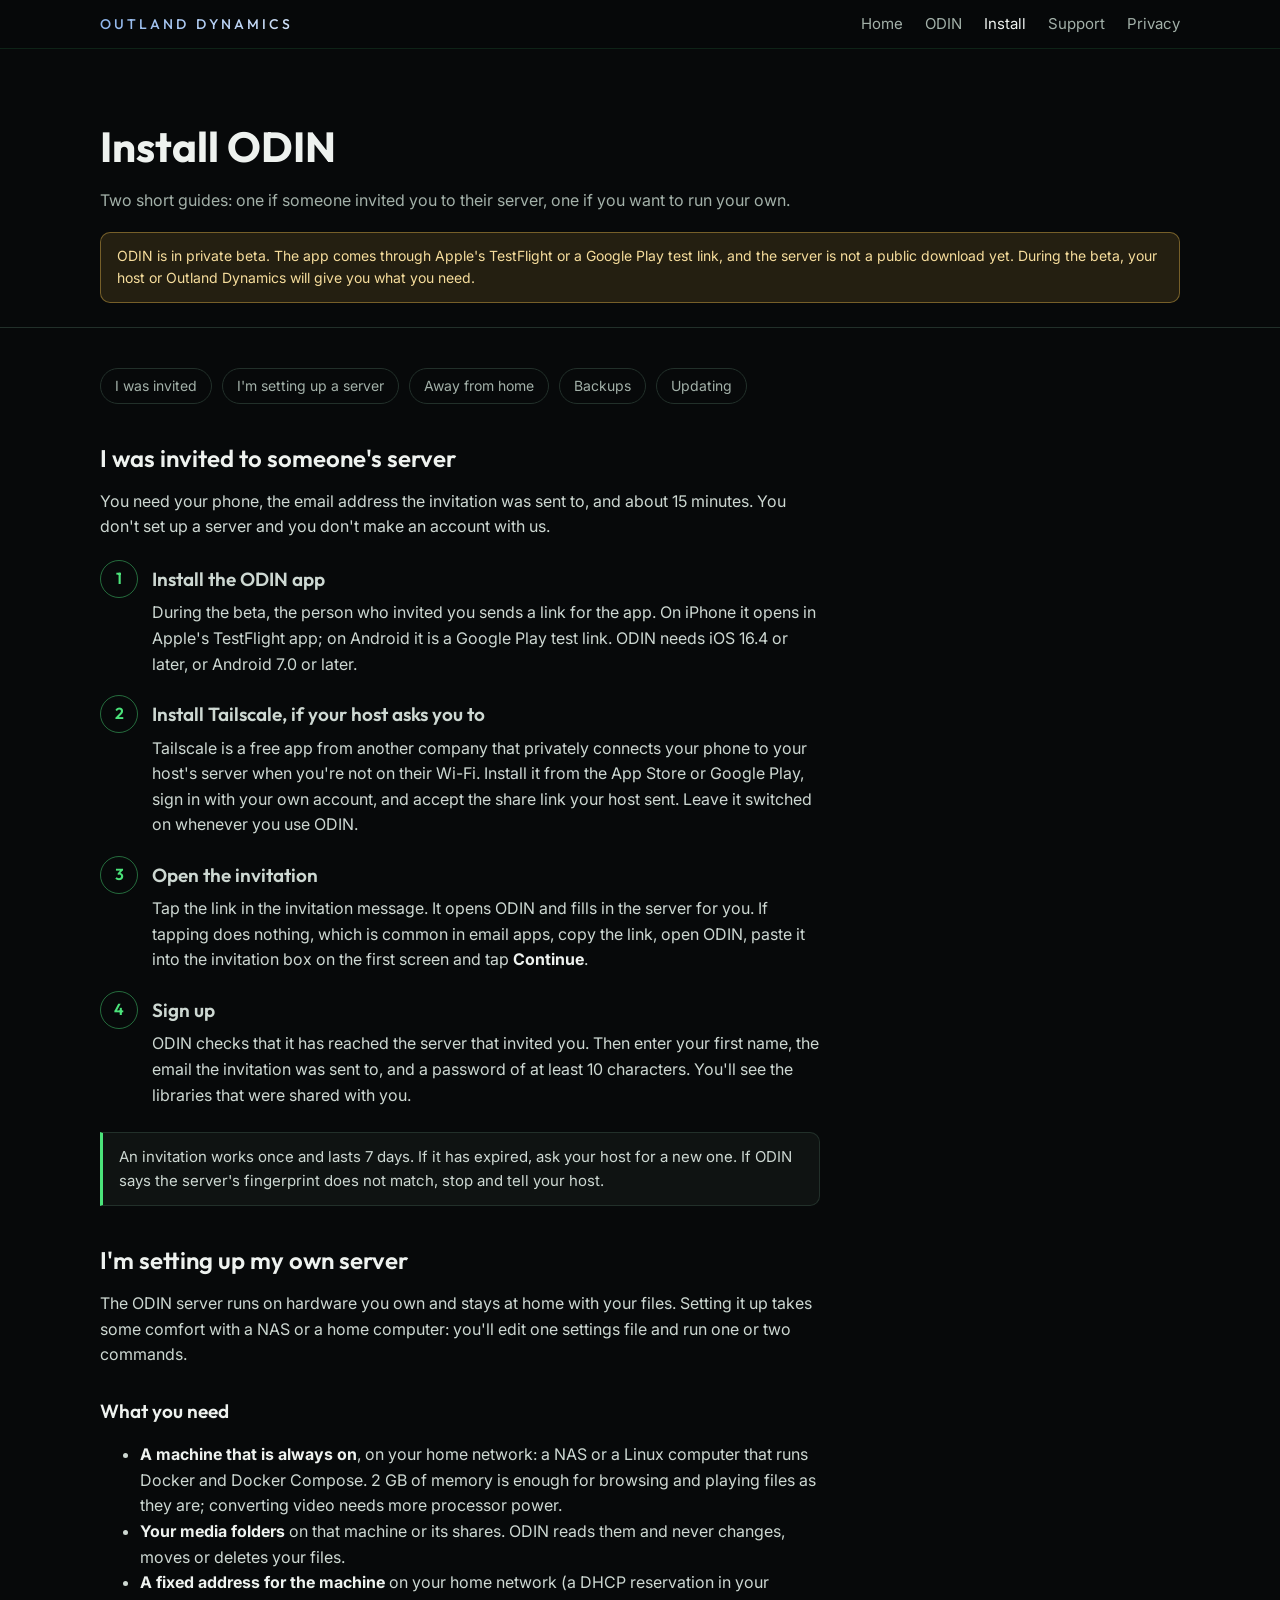
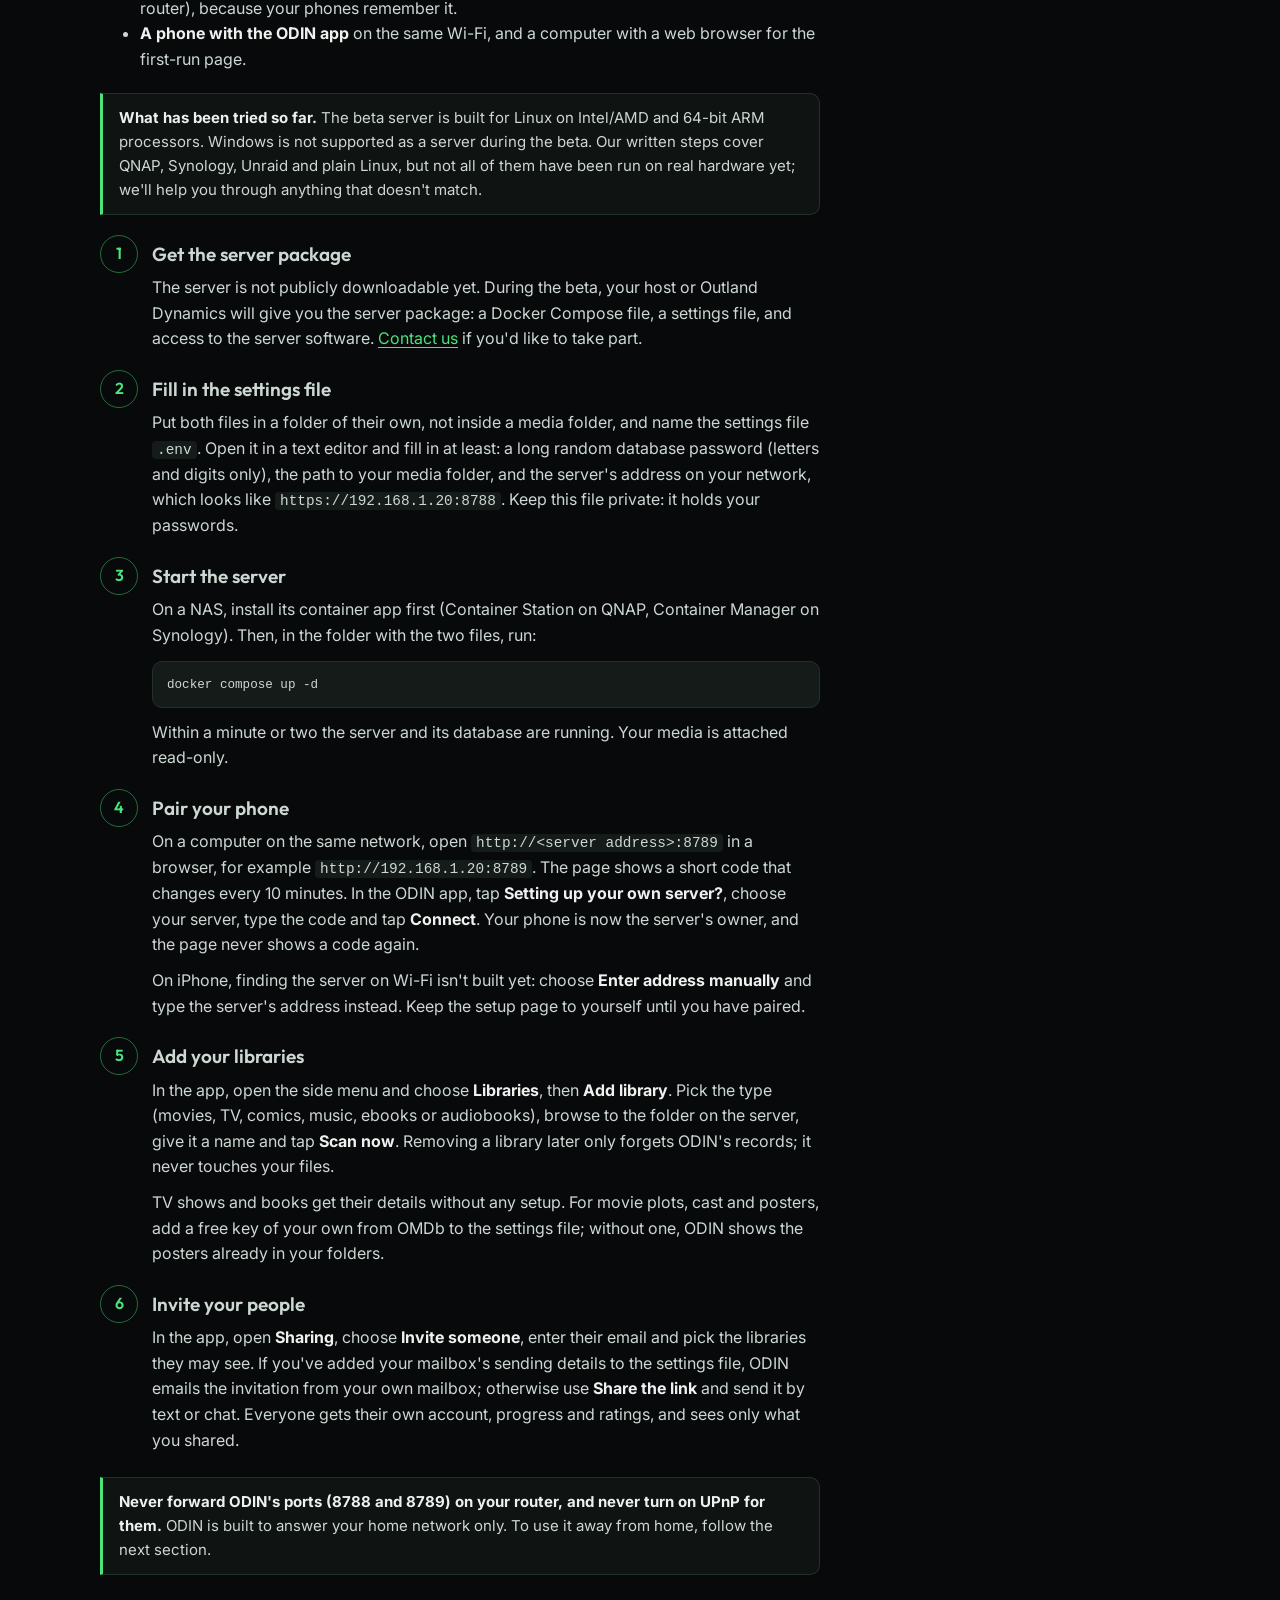
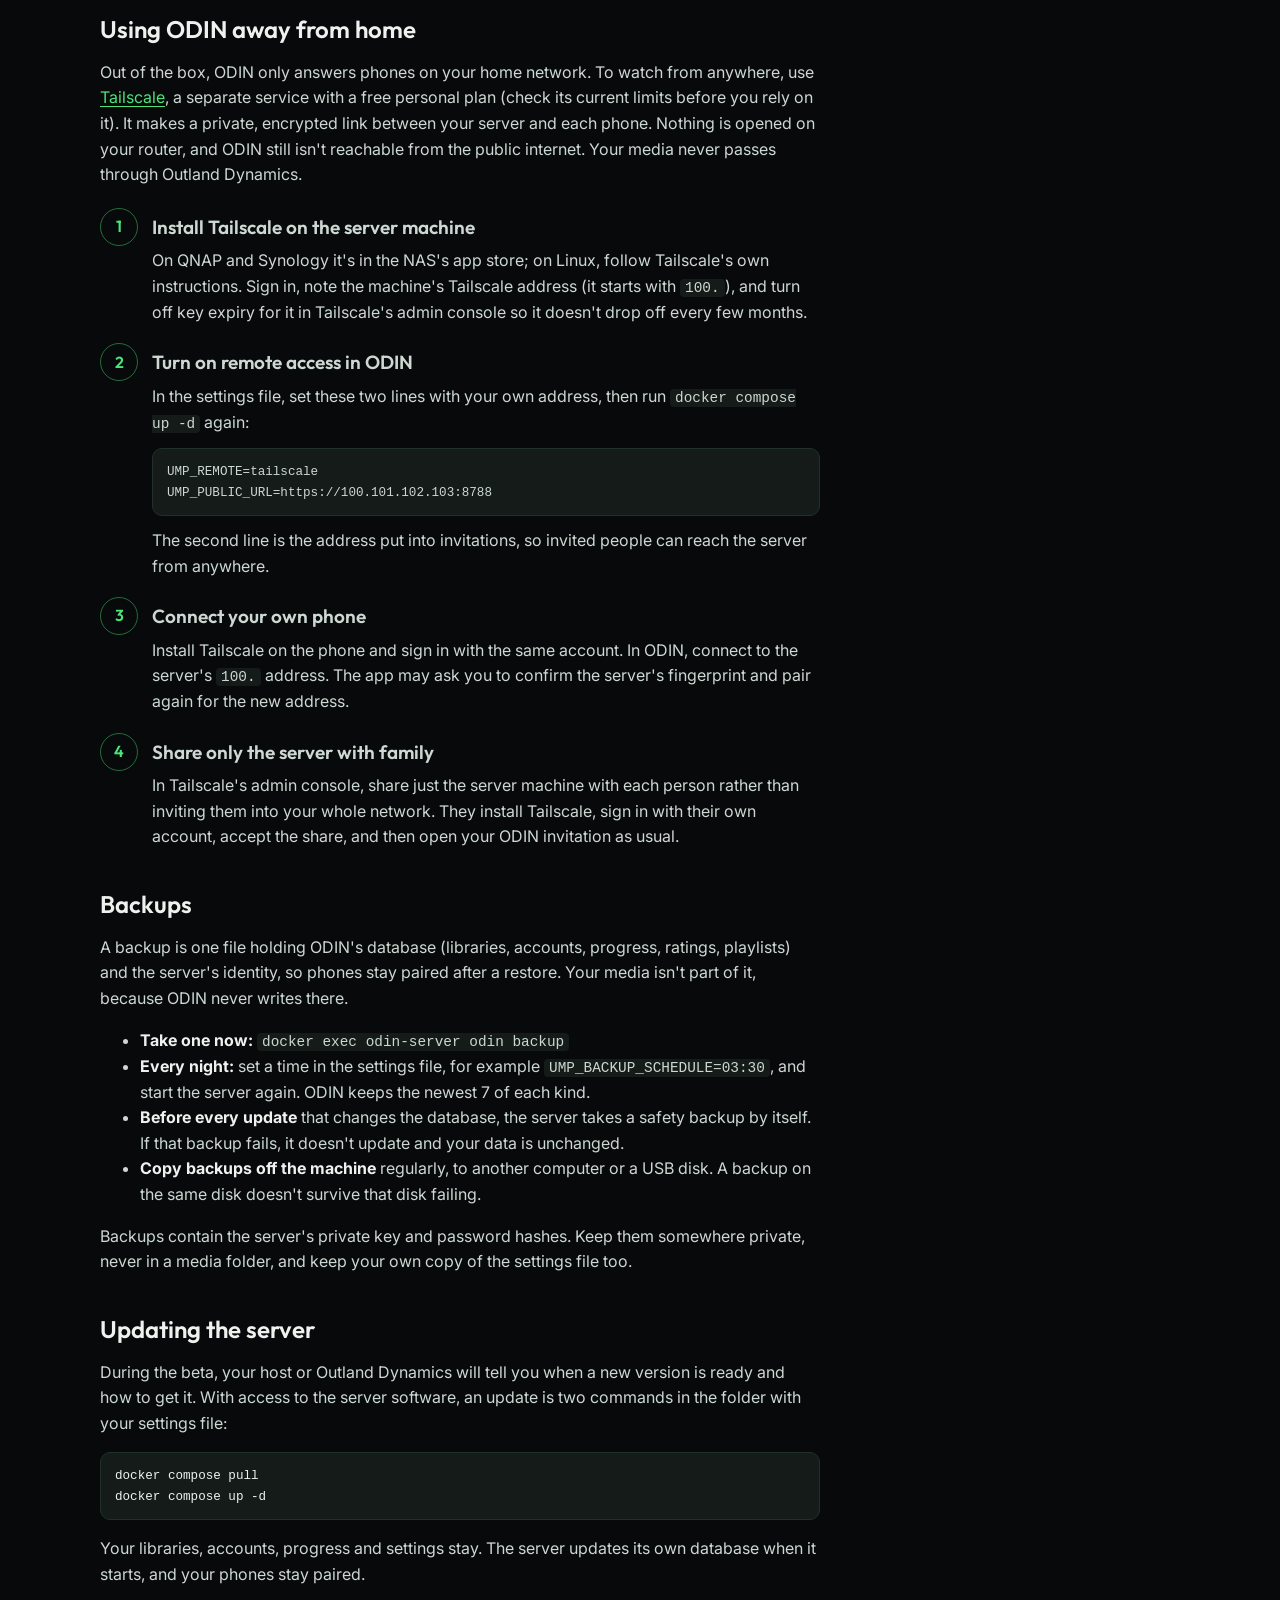
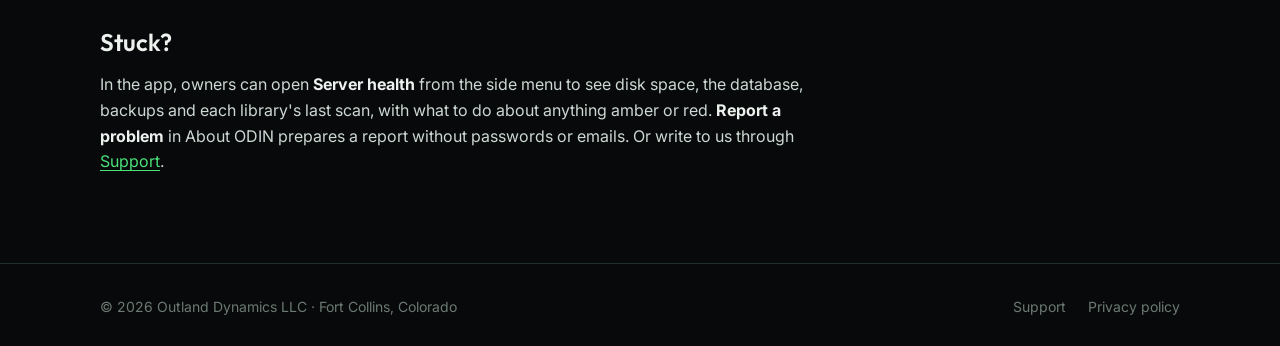
==== install.html @ 13720c76 "Outland Dynamics website: company home, ODIN, install, support, privacy Co-Authored-By: Claude Fable" ====
<!doctype html>
<html lang="en">
<head>
<meta charset="utf-8">
<meta name="viewport" content="width=device-width, initial-scale=1, viewport-fit=cover">
<title>Install ODIN · Outland Dynamics</title>
<meta name="description" content="How to install ODIN: join a server you were invited to, or set up your own ODIN server at home.">
<link rel="icon" type="image/png" href="assets/favicon.png">
<link rel="preconnect" href="https://fonts.googleapis.com">
<link rel="preconnect" href="https://fonts.gstatic.com" crossorigin>
<link rel="stylesheet" href="https://fonts.googleapis.com/css2?family=Inter:wght@400;500;600;700&family=Outfit:wght@300;500;600&display=swap">
<link rel="stylesheet" href="style.css">
</head>
<body class="theme-odin">
<header class="site-header"><div class="wrap">
  <a class="brand" href="index.html">OUTLAND DYNAMICS</a>
  <nav aria-label="Main"><a href="index.html">Home</a><a href="odin.html">ODIN</a><a href="install.html" aria-current="page">Install</a><a href="support.html">Support</a><a href="privacy.html">Privacy</a></nav>
</div></header>
<main>
<div class="page-head"><div class="wrap">
  <h1>Install ODIN</h1>
  <p>Two short guides: one if someone invited you to their server, one if you want to run your own.</p>
  <div class="draft-banner">ODIN is in private beta. The app comes through Apple's TestFlight or a Google Play test link, and the server is not a public download yet. During the beta, your host or Outland Dynamics will give you what you need.</div>
</div></div>
<div class="wrap"><div class="prose">

  <nav class="jump" aria-label="On this page">
    <a href="#invited">I was invited</a>
    <a href="#owner">I'm setting up a server</a>
    <a href="#remote">Away from home</a>
    <a href="#backups">Backups</a>
    <a href="#updating">Updating</a>
  </nav>

  <h2 id="invited">I was invited to someone's server</h2>
  <p>You need your phone, the email address the invitation was sent to, and about 15 minutes. You don't set up a server and you don't make an account with us.</p>
  <ol class="steps">
    <li><h3>Install the ODIN app</h3>
      <p>During the beta, the person who invited you sends a link for the app. On iPhone it opens in Apple's TestFlight app; on Android it is a Google Play test link. ODIN needs iOS 16.4 or later, or Android 7.0 or later.</p></li>
    <li><h3>Install Tailscale, if your host asks you to</h3>
      <p>Tailscale is a free app from another company that privately connects your phone to your host's server when you're not on their Wi-Fi. Install it from the App Store or Google Play, sign in with your own account, and accept the share link your host sent. Leave it switched on whenever you use ODIN.</p></li>
    <li><h3>Open the invitation</h3>
      <p>Tap the link in the invitation message. It opens ODIN and fills in the server for you. If tapping does nothing, which is common in email apps, copy the link, open ODIN, paste it into the invitation box on the first screen and tap <strong>Continue</strong>.</p></li>
    <li><h3>Sign up</h3>
      <p>ODIN checks that it has reached the server that invited you. Then enter your first name, the email the invitation was sent to, and a password of at least 10 characters. You'll see the libraries that were shared with you.</p></li>
  </ol>
  <p class="note">An invitation works once and lasts 7 days. If it has expired, ask your host for a new one. If ODIN says the server's fingerprint does not match, stop and tell your host.</p>

  <h2 id="owner">I'm setting up my own server</h2>
  <p>The ODIN server runs on hardware you own and stays at home with your files. Setting it up takes some comfort with a NAS or a home computer: you'll edit one settings file and run one or two commands.</p>

  <h3>What you need</h3>
  <ul>
    <li><strong>A machine that is always on</strong>, on your home network: a NAS or a Linux computer that runs Docker and Docker Compose. 2 GB of memory is enough for browsing and playing files as they are; converting video needs more processor power.</li>
    <li><strong>Your media folders</strong> on that machine or its shares. ODIN reads them and never changes, moves or deletes your files.</li>
    <li><strong>A fixed address for the machine</strong> on your home network (a DHCP reservation in your router), because your phones remember it.</li>
    <li><strong>A phone with the ODIN app</strong> on the same Wi-Fi, and a computer with a web browser for the first-run page.</li>
  </ul>
  <p class="note"><strong>What has been tried so far.</strong> The beta server is built for Linux on Intel/AMD and 64-bit ARM processors. Windows is not supported as a server during the beta. Our written steps cover QNAP, Synology, Unraid and plain Linux, but not all of them have been run on real hardware yet; we'll help you through anything that doesn't match.</p>

  <ol class="steps">
    <li><h3>Get the server package</h3>
      <p>The server is not publicly downloadable yet. During the beta, your host or Outland Dynamics will give you the server package: a Docker Compose file, a settings file, and access to the server software. <a href="support.html">Contact us</a> if you'd like to take part.</p></li>
    <li><h3>Fill in the settings file</h3>
      <p>Put both files in a folder of their own, not inside a media folder, and name the settings file <code>.env</code>. Open it in a text editor and fill in at least: a long random database password (letters and digits only), the path to your media folder, and the server's address on your network, which looks like <code>https://192.168.1.20:8788</code>. Keep this file private: it holds your passwords.</p></li>
    <li><h3>Start the server</h3>
      <p>On a NAS, install its container app first (Container Station on QNAP, Container Manager on Synology). Then, in the folder with the two files, run:</p>
      <pre><code>docker compose up -d</code></pre>
      <p>Within a minute or two the server and its database are running. Your media is attached read-only.</p></li>
    <li><h3>Pair your phone</h3>
      <p>On a computer on the same network, open <code>http://&lt;server address&gt;:8789</code> in a browser, for example <code>http://192.168.1.20:8789</code>. The page shows a short code that changes every 10 minutes. In the ODIN app, tap <strong>Setting up your own server?</strong>, choose your server, type the code and tap <strong>Connect</strong>. Your phone is now the server's owner, and the page never shows a code again.</p>
      <p>On iPhone, finding the server on Wi-Fi isn't built yet: choose <strong>Enter address manually</strong> and type the server's address instead. Keep the setup page to yourself until you have paired.</p></li>
    <li><h3>Add your libraries</h3>
      <p>In the app, open the side menu and choose <strong>Libraries</strong>, then <strong>Add library</strong>. Pick the type (movies, TV, comics, music, ebooks or audiobooks), browse to the folder on the server, give it a name and tap <strong>Scan now</strong>. Removing a library later only forgets ODIN's records; it never touches your files.</p>
      <p>TV shows and books get their details without any setup. For movie plots, cast and posters, add a free key of your own from OMDb to the settings file; without one, ODIN shows the posters already in your folders.</p></li>
    <li><h3>Invite your people</h3>
      <p>In the app, open <strong>Sharing</strong>, choose <strong>Invite someone</strong>, enter their email and pick the libraries they may see. If you've added your mailbox's sending details to the settings file, ODIN emails the invitation from your own mailbox; otherwise use <strong>Share the link</strong> and send it by text or chat. Everyone gets their own account, progress and ratings, and sees only what you shared.</p></li>
  </ol>

  <p class="note"><strong>Never forward ODIN's ports (8788 and 8789) on your router, and never turn on UPnP for them.</strong> ODIN is built to answer your home network only. To use it away from home, follow the next section.</p>

  <h2 id="remote">Using ODIN away from home</h2>
  <p>Out of the box, ODIN only answers phones on your home network. To watch from anywhere, use <a href="https://tailscale.com" rel="noopener">Tailscale</a>, a separate service with a free personal plan (check its current limits before you rely on it). It makes a private, encrypted link between your server and each phone. Nothing is opened on your router, and ODIN still isn't reachable from the public internet. Your media never passes through Outland Dynamics.</p>
  <ol class="steps">
    <li><h3>Install Tailscale on the server machine</h3>
      <p>On QNAP and Synology it's in the NAS's app store; on Linux, follow Tailscale's own instructions. Sign in, note the machine's Tailscale address (it starts with <code>100.</code>), and turn off key expiry for it in Tailscale's admin console so it doesn't drop off every few months.</p></li>
    <li><h3>Turn on remote access in ODIN</h3>
      <p>In the settings file, set these two lines with your own address, then run <code>docker compose up -d</code> again:</p>
      <pre><code>UMP_REMOTE=tailscale
UMP_PUBLIC_URL=https://100.101.102.103:8788</code></pre>
      <p>The second line is the address put into invitations, so invited people can reach the server from anywhere.</p></li>
    <li><h3>Connect your own phone</h3>
      <p>Install Tailscale on the phone and sign in with the same account. In ODIN, connect to the server's <code>100.</code> address. The app may ask you to confirm the server's fingerprint and pair again for the new address.</p></li>
    <li><h3>Share only the server with family</h3>
      <p>In Tailscale's admin console, share just the server machine with each person rather than inviting them into your whole network. They install Tailscale, sign in with their own account, accept the share, and then open your ODIN invitation as usual.</p></li>
  </ol>

  <h2 id="backups">Backups</h2>
  <p>A backup is one file holding ODIN's database (libraries, accounts, progress, ratings, playlists) and the server's identity, so phones stay paired after a restore. Your media isn't part of it, because ODIN never writes there.</p>
  <ul>
    <li><strong>Take one now:</strong> <code>docker exec odin-server odin backup</code></li>
    <li><strong>Every night:</strong> set a time in the settings file, for example <code>UMP_BACKUP_SCHEDULE=03:30</code>, and start the server again. ODIN keeps the newest 7 of each kind.</li>
    <li><strong>Before every update</strong> that changes the database, the server takes a safety backup by itself. If that backup fails, it doesn't update and your data is unchanged.</li>
    <li><strong>Copy backups off the machine</strong> regularly, to another computer or a USB disk. A backup on the same disk doesn't survive that disk failing.</li>
  </ul>
  <p>Backups contain the server's private key and password hashes. Keep them somewhere private, never in a media folder, and keep your own copy of the settings file too.</p>

  <h2 id="updating">Updating the server</h2>
  <p>During the beta, your host or Outland Dynamics will tell you when a new version is ready and how to get it. With access to the server software, an update is two commands in the folder with your settings file:</p>
  <pre><code>docker compose pull
docker compose up -d</code></pre>
  <p>Your libraries, accounts, progress and settings stay. The server updates its own database when it starts, and your phones stay paired.</p>

  <h2>Stuck?</h2>
  <p>In the app, owners can open <strong>Server health</strong> from the side menu to see disk space, the database, backups and each library's last scan, with what to do about anything amber or red. <strong>Report a problem</strong> in About ODIN prepares a report without passwords or emails. Or write to us through <a href="support.html">Support</a>.</p>
</div></div>

</main>
<footer class="site-footer"><div class="wrap">
  <span>© 2026 Outland Dynamics LLC · Fort Collins, Colorado</span>
  <nav aria-label="Footer"><a href="support.html">Support</a><a href="privacy.html">Privacy policy</a></nav>
</div></footer>
</body>
</html>
---- style.css ----
/* Outland Dynamics site. ODIN's look: near-black, aurora green, category accents. */
:root {
  --bg: #07090a;
  --surface: #0f1312;
  --raised: #151b19;
  --line: #22302a;
  --text: #eef2ef;
  --muted: #a3b1a9;
  --faint: #6c7a72;
  --green: #4be37a;
  --green-deep: #123d24;
  --tv: #4fb3e8;
  --movies: #f0684a;
  --comics: #f2c14e;
  --books: #f28dc0;
  --music: #4fd98a;
  --audio: #b79af5;
  --font-display: "Outfit", "Inter", system-ui, sans-serif;
  --font-body: "Inter", system-ui, -apple-system, "Segoe UI", Roboto, sans-serif;
  --gutter: max(20px, env(safe-area-inset-left, 0px));
  color-scheme: dark;
}
* { box-sizing: border-box; }
html { -webkit-text-size-adjust: 100%; }
body {
  margin: 0; background: var(--bg); color: var(--text);
  font-family: var(--font-body); font-size: 16px; line-height: 1.6;
}
a { color: var(--green); text-underline-offset: 3px; }
a:hover { color: #7cf0a0; }
a:focus-visible, button:focus-visible { outline: 2px solid var(--green); outline-offset: 3px; border-radius: 4px; }
img { max-width: 100%; display: block; }
.wrap { max-width: 1120px; margin: 0 auto; padding-left: var(--gutter); padding-right: max(20px, env(safe-area-inset-right, 0px)); }

/* Header */
.site-header { position: sticky; top: 0; z-index: 10; background: rgba(7,9,10,.82); backdrop-filter: blur(10px); -webkit-backdrop-filter: blur(10px); border-bottom: 1px solid rgba(75,227,122,.12); }
.site-header .wrap { display: flex; align-items: center; justify-content: space-between; gap: 16px; padding-block: 12px; }
.brand { display: flex; align-items: center; gap: 10px; color: var(--text); text-decoration: none; font-family: var(--font-display); font-weight: 600; letter-spacing: .02em; }
.brand img { width: 34px; height: 34px; }
.brand:hover { color: var(--text); }
nav { display: flex; gap: 22px; flex-wrap: wrap; }
nav a { color: var(--muted); text-decoration: none; font-size: 15px; }
nav a:hover, nav a[aria-current="page"] { color: var(--text); }

/* Hero */
.hero { position: relative; overflow: hidden; border-bottom: 1px solid var(--line); }
.hero::before { content: ""; position: absolute; inset: 0; background: url("assets/aurora.jpg") center top / cover no-repeat; opacity: .9; }
.hero::after { content: ""; position: absolute; inset: 0; background: linear-gradient(180deg, rgba(7,9,10,.15) 0%, rgba(7,9,10,.55) 55%, var(--bg) 100%); }
.hero .wrap { position: relative; z-index: 1; padding-block: 96px 72px; display: grid; gap: 22px; justify-items: start; }
.hero-mark { width: 92px; height: 92px; filter: drop-shadow(0 0 24px rgba(75,227,122,.45)); }
.wordmark { font-family: var(--font-display); font-weight: 300; font-size: clamp(40px, 7vw, 72px); letter-spacing: .42em; margin: 0; line-height: 1; padding-left: .42em; margin-left: -.42em; }
.expansion { font-size: 13px; letter-spacing: .18em; text-transform: uppercase; color: #cfe9d7; margin: 0; }
.hero h1 { font-family: var(--font-display); font-weight: 600; font-size: clamp(30px, 4.6vw, 48px); line-height: 1.12; margin: 8px 0 0; max-width: 18ch; text-wrap: balance; }
.hero .lede { font-size: 18px; color: #c9d6cf; max-width: 58ch; margin: 0; }
.cta-row { display: flex; flex-wrap: wrap; gap: 12px; margin-top: 6px; }
.btn { display: inline-flex; align-items: center; gap: 8px; padding: 12px 20px; border-radius: 999px; font-weight: 600; font-size: 15px; text-decoration: none; border: 1px solid transparent; }
.btn-primary { background: var(--green); color: #04110a; }
.btn-primary:hover { background: #6ff097; color: #04110a; }
.btn-ghost { border-color: rgba(75,227,122,.4); color: var(--text); }
.btn-ghost:hover { border-color: var(--green); color: var(--text); }
.status { display: inline-flex; align-items: center; gap: 8px; font-size: 13px; color: var(--muted); }
.status::before { content: ""; width: 8px; height: 8px; border-radius: 50%; background: var(--green); box-shadow: 0 0 10px var(--green); }

/* Sections */
section { padding-block: 72px; }
.eyebrow { font-size: 12px; letter-spacing: .16em; text-transform: uppercase; color: var(--green); margin: 0 0 10px; font-weight: 600; }
h2 { font-family: var(--font-display); font-weight: 600; font-size: clamp(26px, 3.4vw, 36px); line-height: 1.2; margin: 0 0 14px; text-wrap: balance; }
h3 { font-family: var(--font-display); font-weight: 600; font-size: 19px; margin: 0 0 6px; }
.section-lede { color: var(--muted); max-width: 62ch; margin: 0 0 36px; font-size: 17px; }

.libraries { display: grid; grid-template-columns: repeat(auto-fit, minmax(min(100%, 300px), 1fr)); gap: 14px; }
.lib { background: var(--surface); border: 1px solid var(--line); border-radius: 14px; padding: 20px; border-top: 3px solid var(--accent); min-width: 0; }
.lib .tag { font-size: 11px; letter-spacing: .16em; font-weight: 700; color: var(--accent); margin: 0 0 8px; }
.lib p { margin: 0; color: var(--muted); font-size: 15px; }

.how { display: grid; grid-template-columns: repeat(auto-fit, minmax(min(100%, 230px), 1fr)); gap: 28px; counter-reset: step; }
.how li { list-style: none; position: relative; padding-left: 52px; }
.how li::before { counter-increment: step; content: counter(step); position: absolute; left: 0; top: 0; width: 36px; height: 36px; border-radius: 50%; display: grid; place-items: center; font-family: var(--font-display); font-weight: 600; color: var(--green); border: 1px solid rgba(75,227,122,.45); }
.how p { margin: 0; color: var(--muted); }
.how { padding: 0; margin: 0; }

.band { background: linear-gradient(180deg, var(--surface), var(--bg)); border-block: 1px solid var(--line); }
.promises { display: grid; grid-template-columns: repeat(auto-fit, minmax(min(100%, 220px), 1fr)); gap: 24px 32px; }
.promises div { min-width: 0; }
.promises p { margin: 0; color: var(--muted); font-size: 15px; }

.price { display: grid; grid-template-columns: minmax(0, 1fr) auto; gap: 32px; align-items: center; background: var(--surface); border: 1px solid rgba(75,227,122,.25); border-radius: 18px; padding: 32px; }
.price .amount { font-family: var(--font-display); font-size: 44px; font-weight: 600; line-height: 1; white-space: nowrap; }
.price .amount small { display: block; font-size: 14px; color: var(--muted); font-weight: 400; margin-top: 6px; font-family: var(--font-body); }
.price p { margin: 0; color: var(--muted); }
@media (max-width: 640px) { .price { grid-template-columns: 1fr; padding: 24px; } }

.company { display: grid; grid-template-columns: minmax(0, 1.2fr) minmax(0, 1fr); gap: 40px; align-items: start; }
.company p { color: var(--muted); margin: 0 0 14px; }
@media (max-width: 760px) { .company { grid-template-columns: 1fr; } }

/* Prose pages */
.page-head { padding-block: 64px 24px; border-bottom: 1px solid var(--line); }
.page-head h1 { font-family: var(--font-display); font-size: clamp(30px, 4vw, 42px); margin: 0 0 8px; }
.page-head p { color: var(--muted); margin: 0; }
.prose { max-width: 72ch; padding-block: 40px 72px; }
.prose h2 { font-size: 24px; margin-top: 40px; }
.prose h3 { margin-top: 28px; }
.prose p, .prose li { color: #cdd8d2; }
.prose strong { color: var(--text); }
.prose code { font-size: .9em; background: var(--raised); padding: 1px 5px; border-radius: 4px; overflow-wrap: anywhere; }
.prose blockquote { margin: 20px 0; padding: 12px 16px; border-left: 3px solid var(--comics); background: var(--raised); border-radius: 0 8px 8px 0; }
.prose blockquote p { margin: 0; }
.table-scroll { overflow-x: auto; margin: 20px 0; }
.prose table { border-collapse: collapse; width: 100%; min-width: 640px; font-size: 14px; }
.prose th, .prose td { text-align: left; vertical-align: top; padding: 10px 12px; border-bottom: 1px solid var(--line); }
.prose th { color: var(--text); font-weight: 600; }
.unsure { background: rgba(242,193,78,.14); color: var(--comics); padding: 1px 6px; border-radius: 4px; font-weight: 600; font-size: .9em; }
.draft-banner { background: rgba(242,193,78,.12); border: 1px solid rgba(242,193,78,.4); color: #f6dd9c; border-radius: 10px; padding: 12px 16px; margin-top: 18px; font-size: 14px; }

.faq details { border-bottom: 1px solid var(--line); padding-block: 14px; }
.faq summary { cursor: pointer; font-weight: 600; font-family: var(--font-display); font-size: 17px; }
.faq details p { color: var(--muted); margin: 10px 0 0; }
.contact-card { background: var(--surface); border: 1px solid var(--line); border-radius: 14px; padding: 24px; margin: 24px 0 8px; }
.contact-card .addr { font-family: var(--font-display); font-size: 22px; color: var(--text); user-select: all; overflow-wrap: anywhere; }

/* Footer */
.site-footer { border-top: 1px solid var(--line); padding-block: 32px; color: var(--faint); font-size: 14px; }
.site-footer .wrap { display: flex; flex-wrap: wrap; justify-content: space-between; gap: 16px; }
.site-footer nav a { font-size: 14px; color: var(--faint); }
.site-footer nav a:hover { color: var(--text); }

@media (max-width: 520px) {
  nav { gap: 14px; }
  .hero .wrap { padding-block: 64px 48px; }
  section { padding-block: 52px; }
}
@media (prefers-reduced-motion: no-preference) {
  .hero-mark { animation: rise .9s ease-out both; }
  @keyframes rise { from { opacity: .4; transform: translateY(8px); } to { opacity: 1; transform: none; } }
}

/* Company home */
.brand { font-size: 14px; letter-spacing: .22em; font-weight: 500; }
.company-hero::before { opacity: .55; }
.company-hero .wrap { padding-block: 112px 88px; }
.product-card { display: grid; grid-template-columns: auto minmax(0, 1fr); gap: 24px; align-items: start; background: var(--surface); border: 1px solid var(--line); border-radius: 18px; padding: 28px; text-decoration: none; color: var(--text); max-width: 760px; margin-top: 24px; transition: border-color .2s; }
.product-card:hover { border-color: rgba(75,227,122,.6); color: var(--text); }
.product-card img { width: 72px; height: 72px; filter: drop-shadow(0 0 16px rgba(75,227,122,.35)); }
.product-card .tag { font-size: 11px; letter-spacing: .16em; font-weight: 700; color: var(--green); margin: 0 0 8px; }
.product-card p { color: var(--muted); margin: 0 0 12px; }
.product-card .more { color: var(--green); font-weight: 600; font-size: 15px; }
@media (max-width: 520px) { .product-card { grid-template-columns: 1fr; padding: 22px; } }

/* Outland Dynamics company theme: blue mountain gradient on black (from the company logo) */
:root { --od-deep: #2b3c8f; --od-mid: #315299; --od-sky: #3a7cc7; --od-glow: #5b9be0; --od-gradient: linear-gradient(115deg, var(--od-deep) 0%, var(--od-mid) 45%, var(--od-sky) 100%); }
.brand { background: linear-gradient(90deg, #8fb6ec, #cfe0f7); -webkit-background-clip: text; background-clip: text; color: transparent; }
.theme-co { --green: var(--od-glow); background: #000; }
.theme-co a { color: var(--od-glow); }
.theme-co a:hover { color: #8fbdf0; }
.theme-co .site-header { background: rgba(0,0,0,.82); border-bottom-color: rgba(91,155,224,.18); }
.theme-co .company-hero::before { background: radial-gradient(120% 90% at 85% 10%, rgba(58,124,199,.45), transparent 60%), radial-gradient(90% 80% at 10% 100%, rgba(43,60,143,.55), transparent 65%), #000; opacity: 1; }
.theme-co .company-hero::after { background: linear-gradient(180deg, transparent 60%, #000 100%); }
.theme-co .company-hero h1 { background: var(--od-gradient); background: linear-gradient(100deg, #6f9fe6 0%, #a9c9f2 55%, #e4eefb 100%); -webkit-background-clip: text; background-clip: text; color: transparent; max-width: 16ch; }
.theme-co .eyebrow { color: var(--od-glow); }
.theme-co .btn-primary { background: var(--od-gradient); color: #fff; }
.theme-co .btn-primary:hover { background: linear-gradient(115deg, #3549a8, #3a63b0, #4a8ad6); color: #fff; }
.theme-co .btn-ghost { border-color: rgba(91,155,224,.5); }
.theme-co .btn-ghost:hover { border-color: var(--od-glow); }
.theme-co .band { background: linear-gradient(180deg, #05080f, #000); border-color: #142034; }
.theme-co .promises h3 { position: relative; padding-top: 14px; }
.theme-co .promises h3::before { content: ""; position: absolute; top: 0; left: 0; width: 36px; height: 3px; border-radius: 2px; background: var(--od-gradient); }
.theme-co .product-card { background: #070b14; border-color: #1a2a44; }
.theme-co .product-card:hover { border-color: rgba(91,155,224,.7); }
.theme-co .product-card .tag { color: var(--od-glow); }
.theme-co .site-footer { border-top-color: #142034; }
.theme-co .product-card, .theme-co .product-card h3 { color: var(--text); }
.theme-co nav a { color: var(--muted); }
.theme-co nav a:hover, .theme-co nav a[aria-current="page"] { color: var(--text); }

/* Install guide */
.jump { gap: 10px; margin: 0 0 8px; }
.jump a { border: 1px solid var(--line); border-radius: 999px; padding: 6px 14px; font-size: 14px; color: var(--muted); }
.jump a:hover { border-color: rgba(75,227,122,.5); color: var(--text); }
.prose h2[id] { scroll-margin-top: 72px; }
.steps { list-style: none; padding: 0; margin: 24px 0; counter-reset: step; display: grid; gap: 22px; }
.steps > li { position: relative; padding-left: 52px; min-width: 0; }
.steps > li::before { counter-increment: step; content: counter(step); position: absolute; left: 0; top: -4px; width: 36px; height: 36px; border-radius: 50%; display: grid; place-items: center; font-family: var(--font-display); font-weight: 600; color: var(--green); border: 1px solid rgba(75,227,122,.45); }
.steps h3 { margin: 0 0 6px; }
.steps p { margin: 0 0 10px; }
.steps p:last-child { margin-bottom: 0; }
.prose pre { background: var(--raised); border: 1px solid var(--line); border-radius: 10px; padding: 12px 14px; margin: 12px 0; overflow-x: auto; font-size: 14px; line-height: 1.5; }
.prose pre code { background: none; padding: 0; overflow-wrap: normal; white-space: pre; }
.note { background: var(--surface); border: 1px solid var(--line); border-left: 3px solid var(--green); border-radius: 0 10px 10px 0; padding: 12px 16px; margin: 20px 0; font-size: 15px; }
@media (max-width: 520px) { .steps > li { padding-left: 46px; } }
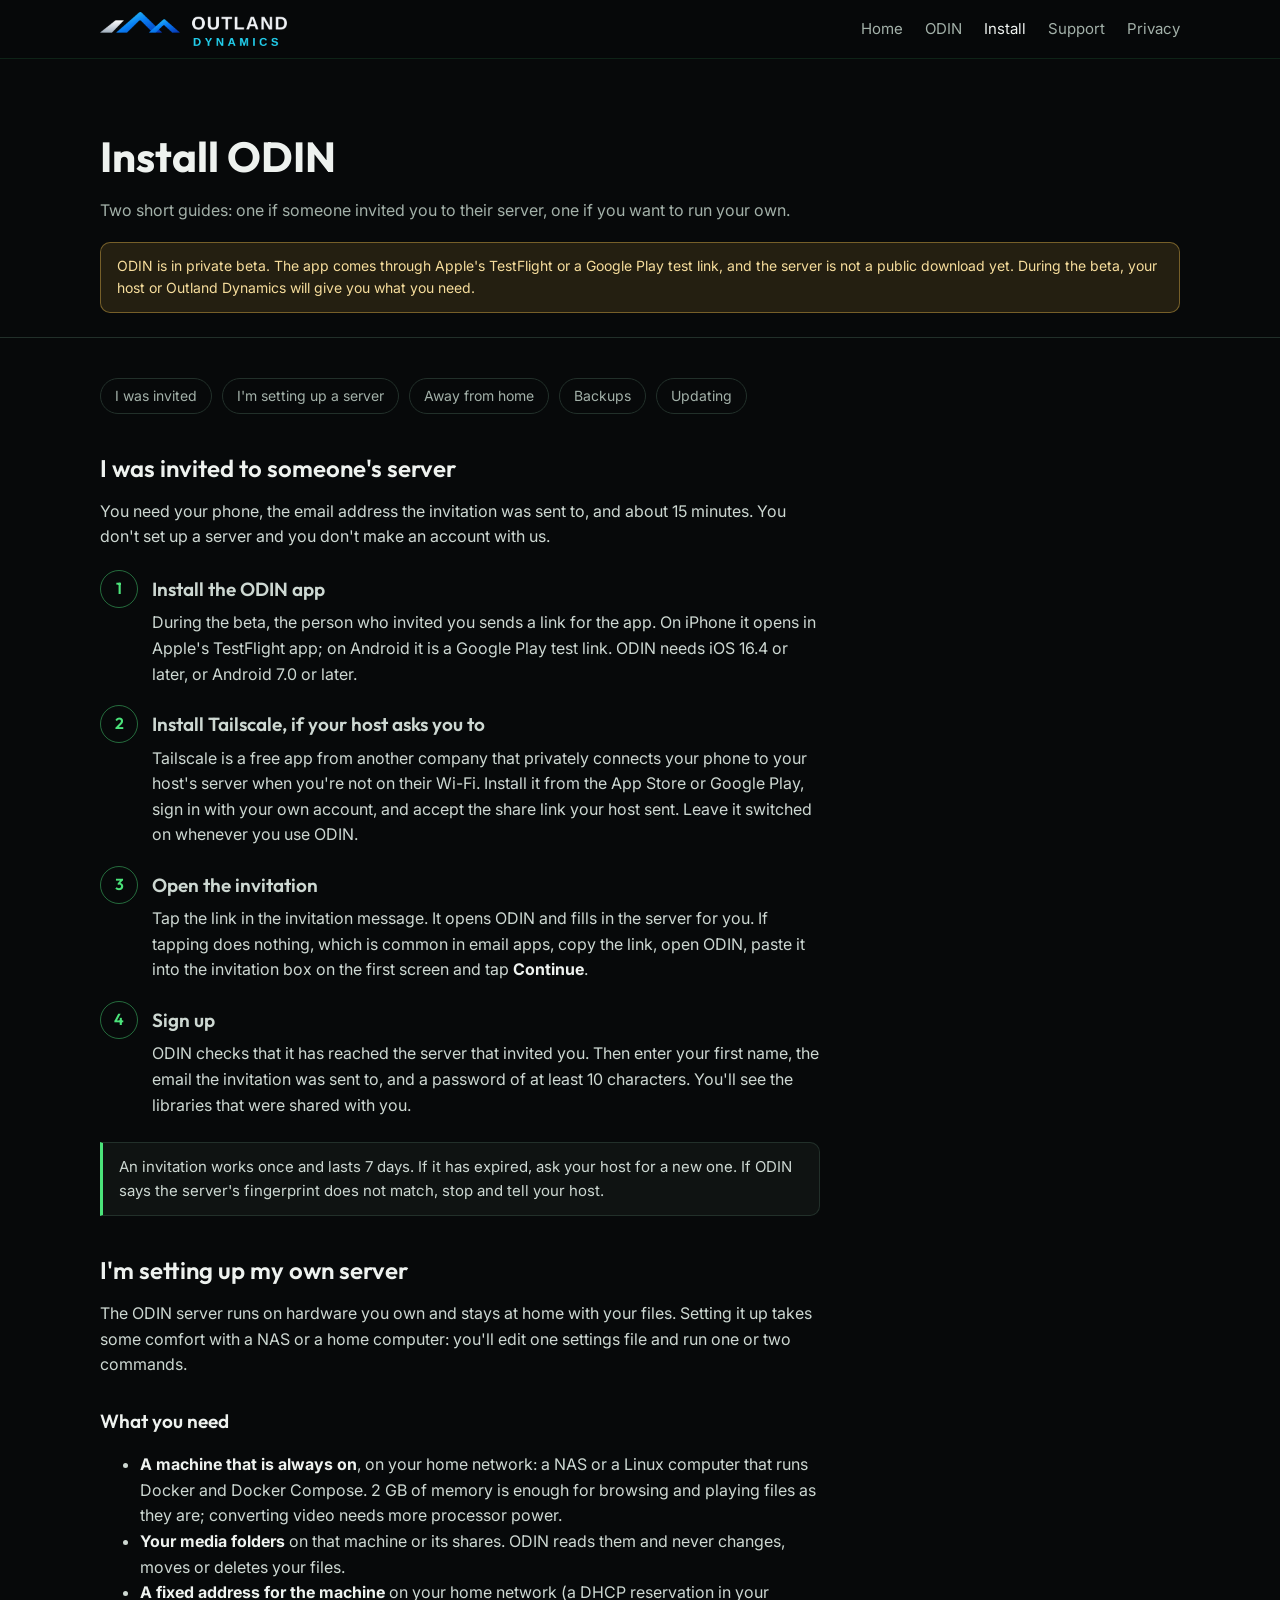
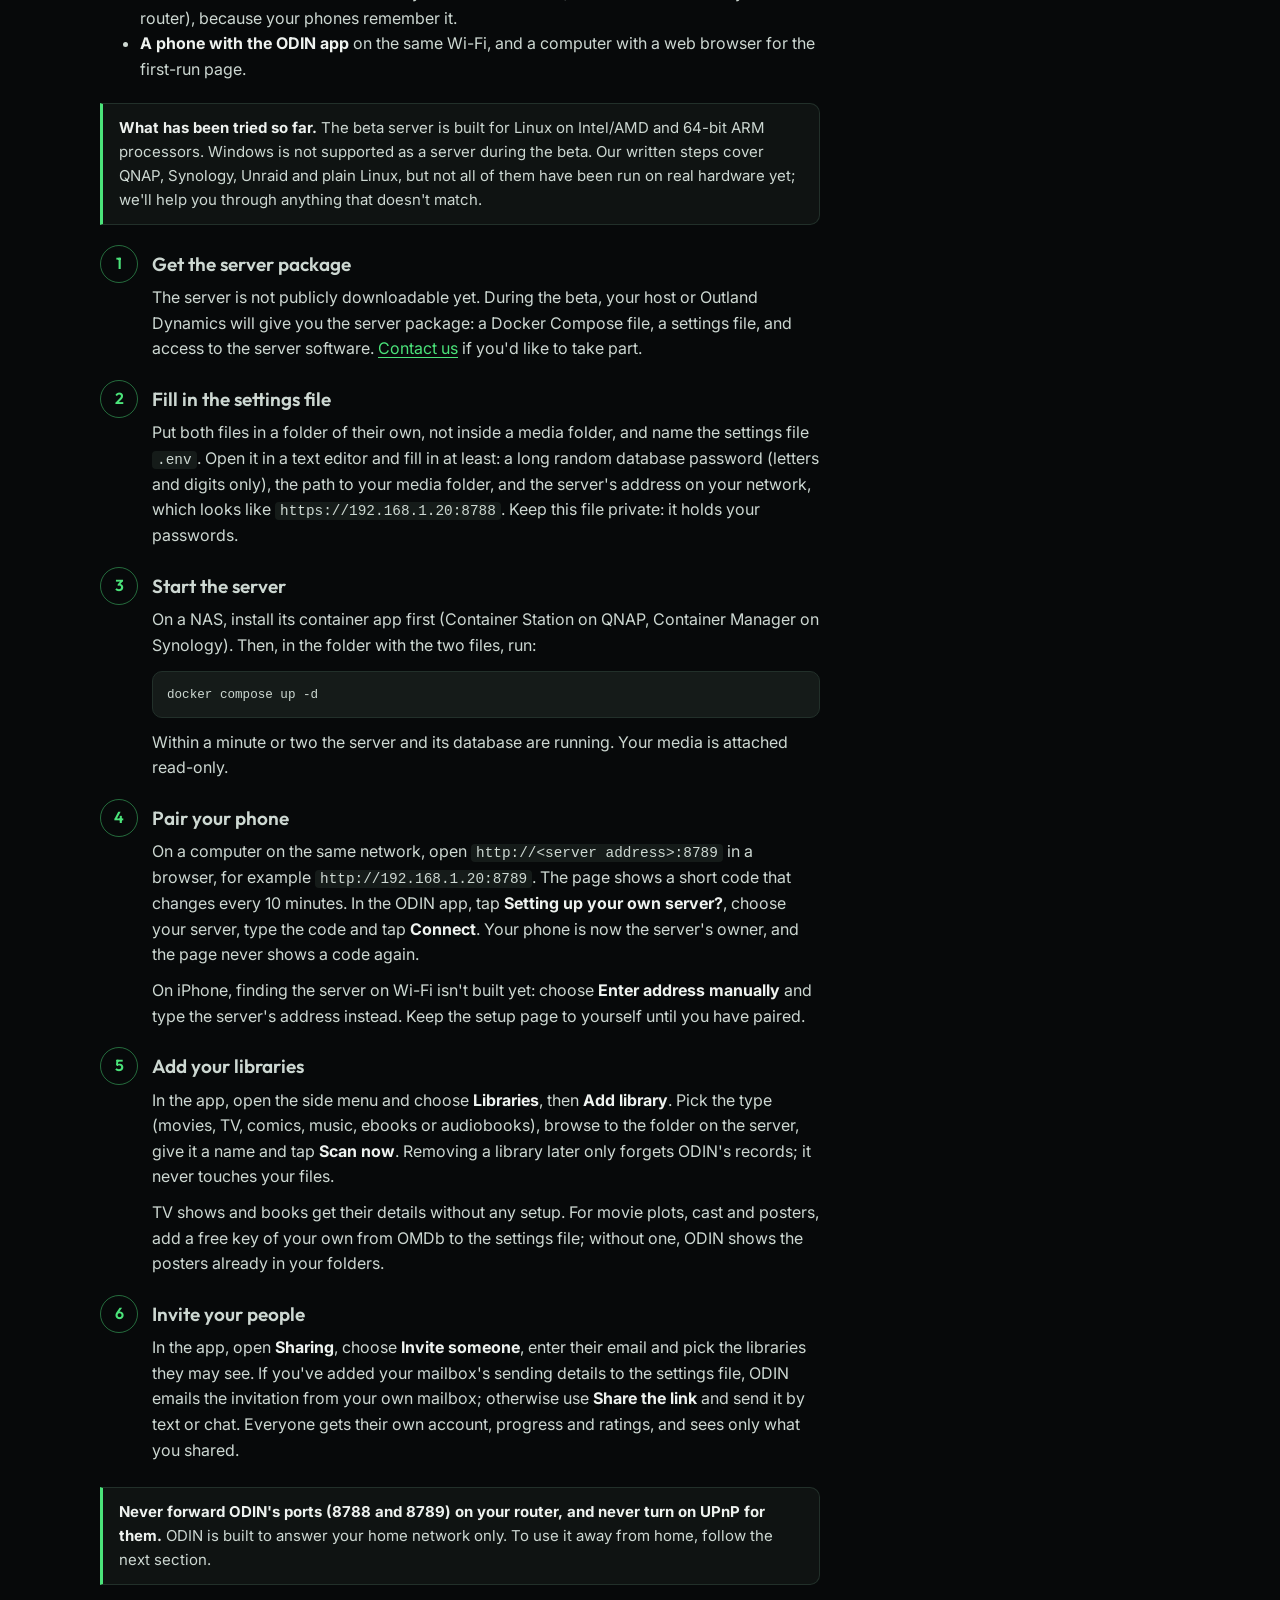
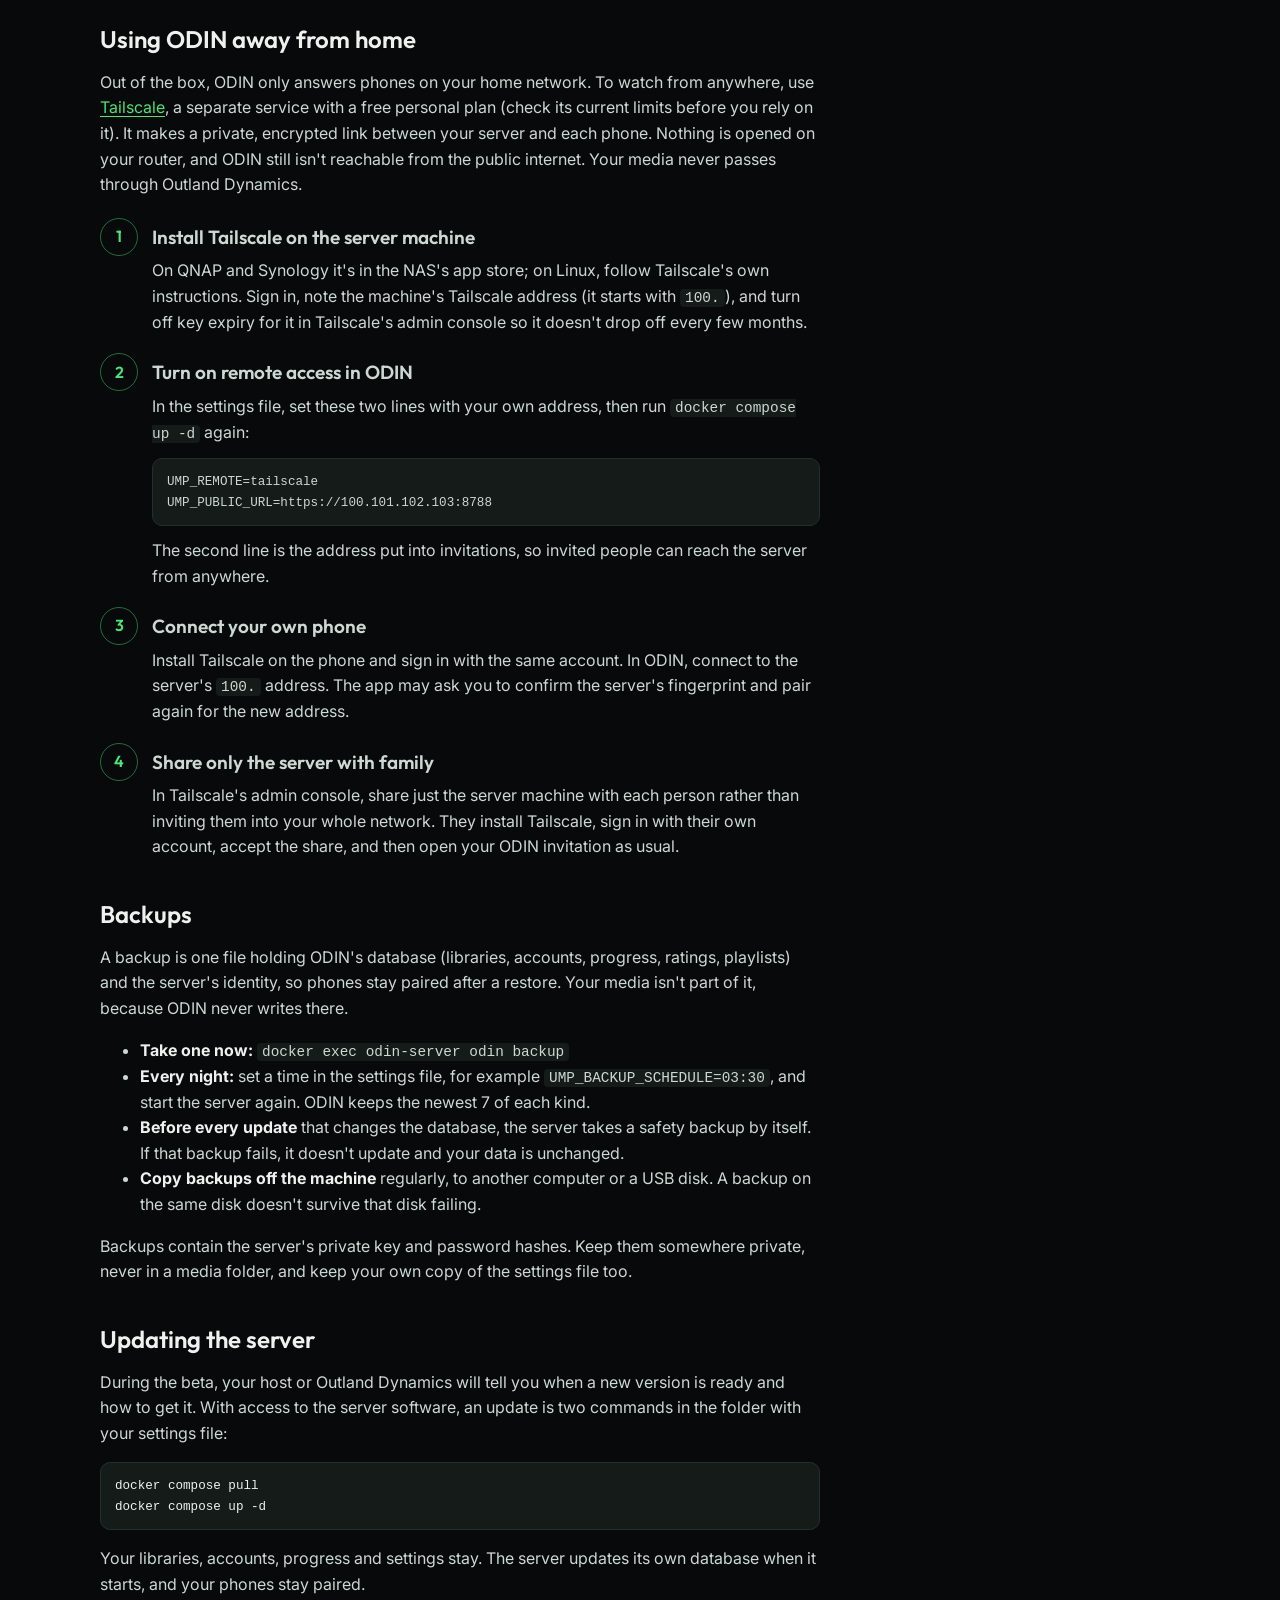
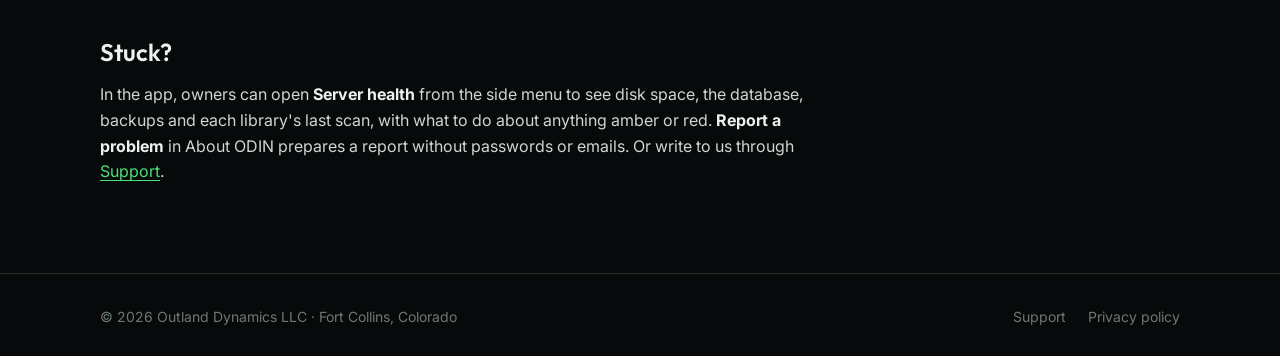
==== commit 97603dfd: "Brand: Outland Dynamics logo in the header and company hero, brand-kit colors, honeycomb hero, new f" ====
--- a/install.html
+++ b/install.html
@@ -5,7 +5,10 @@
 <meta name="viewport" content="width=device-width, initial-scale=1, viewport-fit=cover">
 <title>Install ODIN · Outland Dynamics</title>
 <meta name="description" content="How to install ODIN: join a server you were invited to, or set up your own ODIN server at home.">
-<link rel="icon" type="image/png" href="assets/favicon.png">
+<link rel="icon" href="assets/od-favicon.ico" sizes="any">
+<link rel="icon" type="image/png" sizes="32x32" href="assets/od-icon-32.png">
+<link rel="apple-touch-icon" href="assets/od-apple-touch.png">
+<meta name="theme-color" content="#0B1119">
 <link rel="preconnect" href="https://fonts.googleapis.com">
 <link rel="preconnect" href="https://fonts.gstatic.com" crossorigin>
 <link rel="stylesheet" href="https://fonts.googleapis.com/css2?family=Inter:wght@400;500;600;700&family=Outfit:wght@300;500;600&display=swap">
@@ -13,7 +16,7 @@
 </head>
 <body class="theme-odin">
 <header class="site-header"><div class="wrap">
-  <a class="brand" href="index.html">OUTLAND DYNAMICS</a>
+  <a class="brand" href="index.html" aria-label="Outland Dynamics home"><img src="assets/od-logo.png" alt="Outland Dynamics" width="154" height="28"></a>
   <nav aria-label="Main"><a href="index.html">Home</a><a href="odin.html">ODIN</a><a href="install.html" aria-current="page">Install</a><a href="support.html">Support</a><a href="privacy.html">Privacy</a></nav>
 </div></header>
 <main>
--- a/style.css
+++ b/style.css
@@ -148,15 +148,16 @@
 @media (max-width: 520px) { .product-card { grid-template-columns: 1fr; padding: 22px; } }
 
 /* Outland Dynamics company theme: blue mountain gradient on black (from the company logo) */
-:root { --od-deep: #2b3c8f; --od-mid: #315299; --od-sky: #3a7cc7; --od-glow: #5b9be0; --od-gradient: linear-gradient(115deg, var(--od-deep) 0%, var(--od-mid) 45%, var(--od-sky) 100%); }
-.brand { background: linear-gradient(90deg, #8fb6ec, #cfe0f7); -webkit-background-clip: text; background-clip: text; color: transparent; }
+:root { --od-midnight: #0B1119; --od-slate: #1B2A3B; --od-deep: #0735B4; --od-mid: #087EF4; --od-sky: #40E7F5; --od-glow: #24D4F3; --od-silver: #E6EAF0; --od-gradient: linear-gradient(115deg, var(--od-deep) 0%, var(--od-mid) 55%, #1fb4f2 100%); }
+.brand { line-height: 0; }
+.brand img { width: auto; height: 34px; display: block; }
 .theme-co { --green: var(--od-glow); background: #000; }
 .theme-co a { color: var(--od-glow); }
 .theme-co a:hover { color: #8fbdf0; }
 .theme-co .site-header { background: rgba(0,0,0,.82); border-bottom-color: rgba(91,155,224,.18); }
-.theme-co .company-hero::before { background: radial-gradient(120% 90% at 85% 10%, rgba(58,124,199,.45), transparent 60%), radial-gradient(90% 80% at 10% 100%, rgba(43,60,143,.55), transparent 65%), #000; opacity: 1; }
+.theme-co .company-hero::before { background: radial-gradient(120% 90% at 85% 10%, rgba(8,126,244,.32), transparent 60%), radial-gradient(90% 80% at 10% 100%, rgba(7,53,180,.42), transparent 65%), url(assets/od-hero.jpg) center/cover, var(--od-midnight); opacity: 1; }
 .theme-co .company-hero::after { background: linear-gradient(180deg, transparent 60%, #000 100%); }
-.theme-co .company-hero h1 { background: var(--od-gradient); background: linear-gradient(100deg, #6f9fe6 0%, #a9c9f2 55%, #e4eefb 100%); -webkit-background-clip: text; background-clip: text; color: transparent; max-width: 16ch; }
+.theme-co .company-hero h1 { background: linear-gradient(100deg, #6fc3ff 0%, #b9e6ff 55%, #F0F3F7 100%); -webkit-background-clip: text; background-clip: text; color: transparent; max-width: 16ch; }
 .theme-co .eyebrow { color: var(--od-glow); }
 .theme-co .btn-primary { background: var(--od-gradient); color: #fff; }
 .theme-co .btn-primary:hover { background: linear-gradient(115deg, #3549a8, #3a63b0, #4a8ad6); color: #fff; }
@@ -188,3 +189,11 @@
 .prose pre code { background: none; padding: 0; overflow-wrap: normal; white-space: pre; }
 .note { background: var(--surface); border: 1px solid var(--line); border-left: 3px solid var(--green); border-radius: 0 10px 10px 0; padding: 12px 16px; margin: 20px 0; font-size: 15px; }
 @media (max-width: 520px) { .steps > li { padding-left: 46px; } }
+
+/* Outland Dynamics brand kit (2026-11-15) */
+.company-logo { display: block; width: min(440px, 78vw); height: auto; margin: 0 0 28px; filter: drop-shadow(0 6px 28px rgba(8,126,244,.28)); }
+.theme-co .btn-primary:hover { background: linear-gradient(115deg, #0a43cc, #2a93ff, #3cc6f5); color: #fff; }
+.theme-co a:hover { color: #7fe3f7; }
+.theme-co .product-card { background: var(--od-midnight); border-color: var(--od-slate); }
+.theme-co .site-header { background: rgba(11,17,25,.86); border-bottom-color: rgba(36,212,243,.16); }
+@media (max-width: 520px) { .brand img { height: 24px; } }
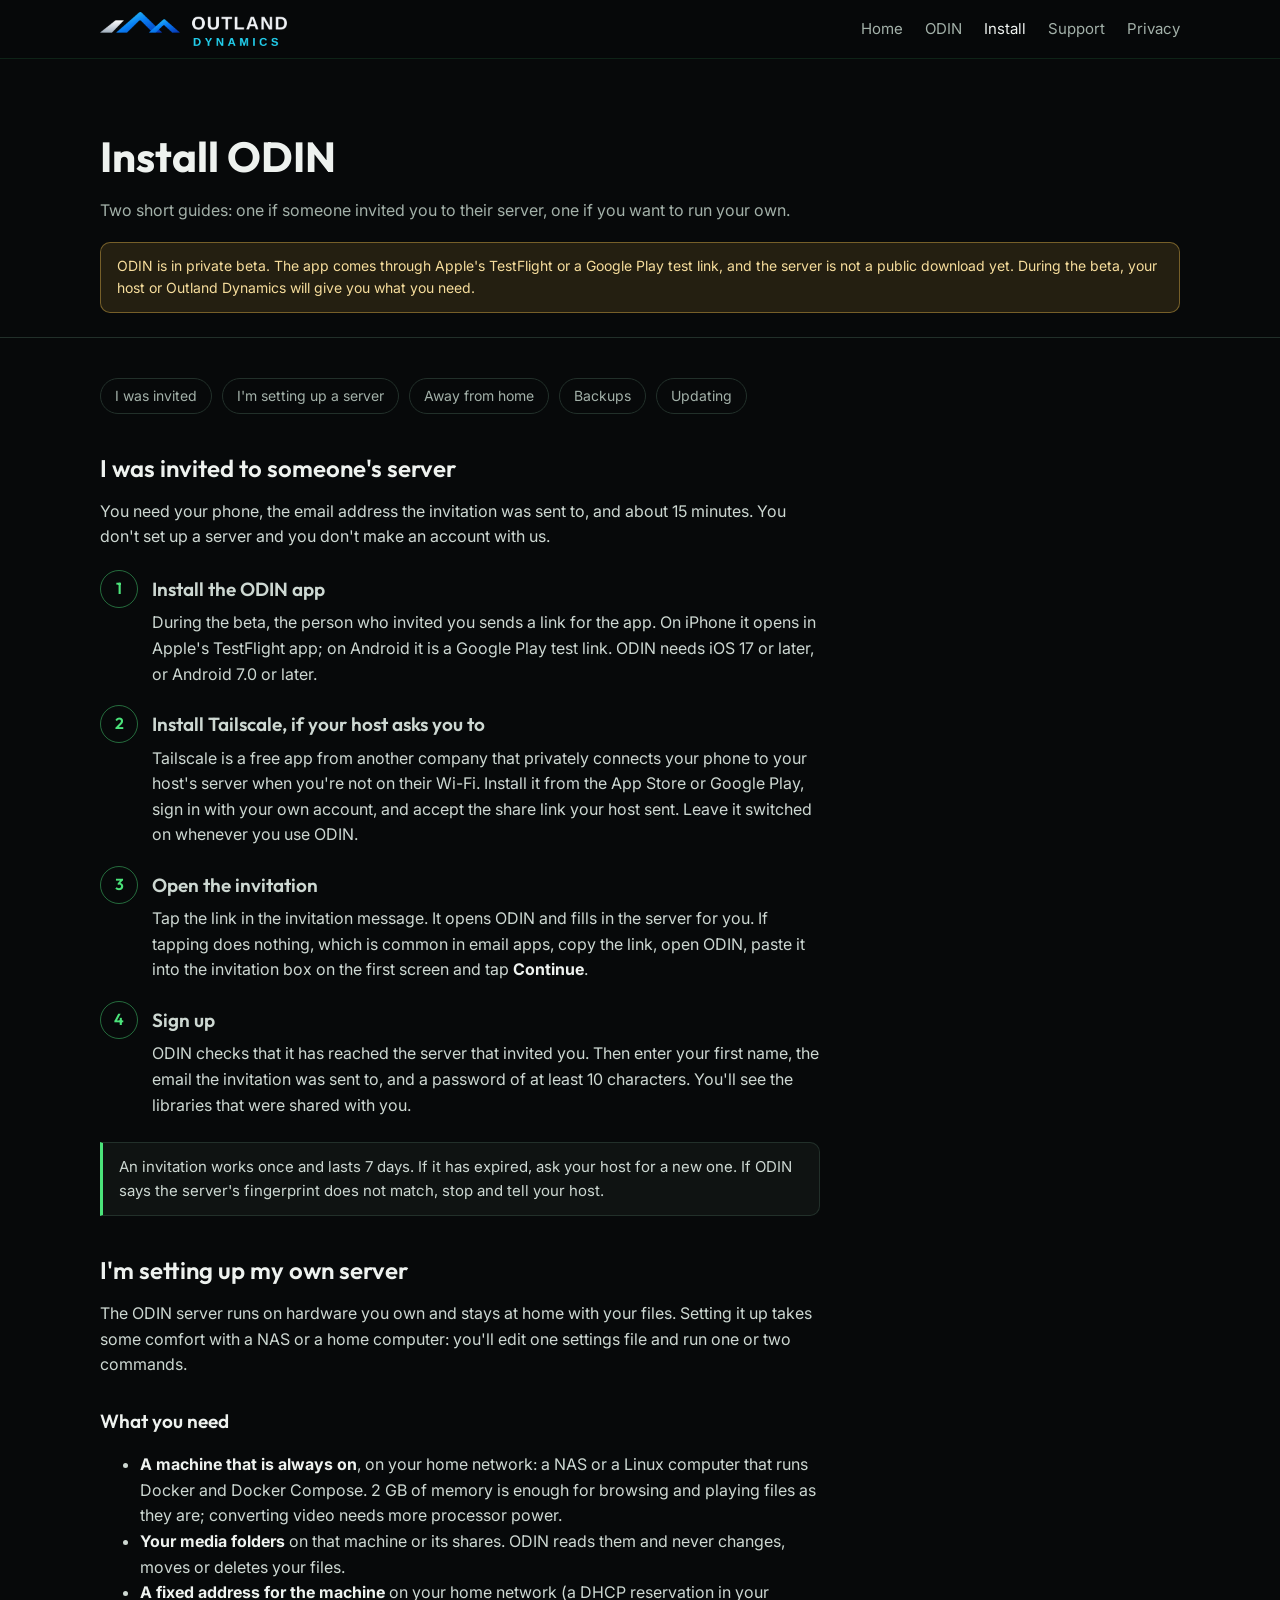
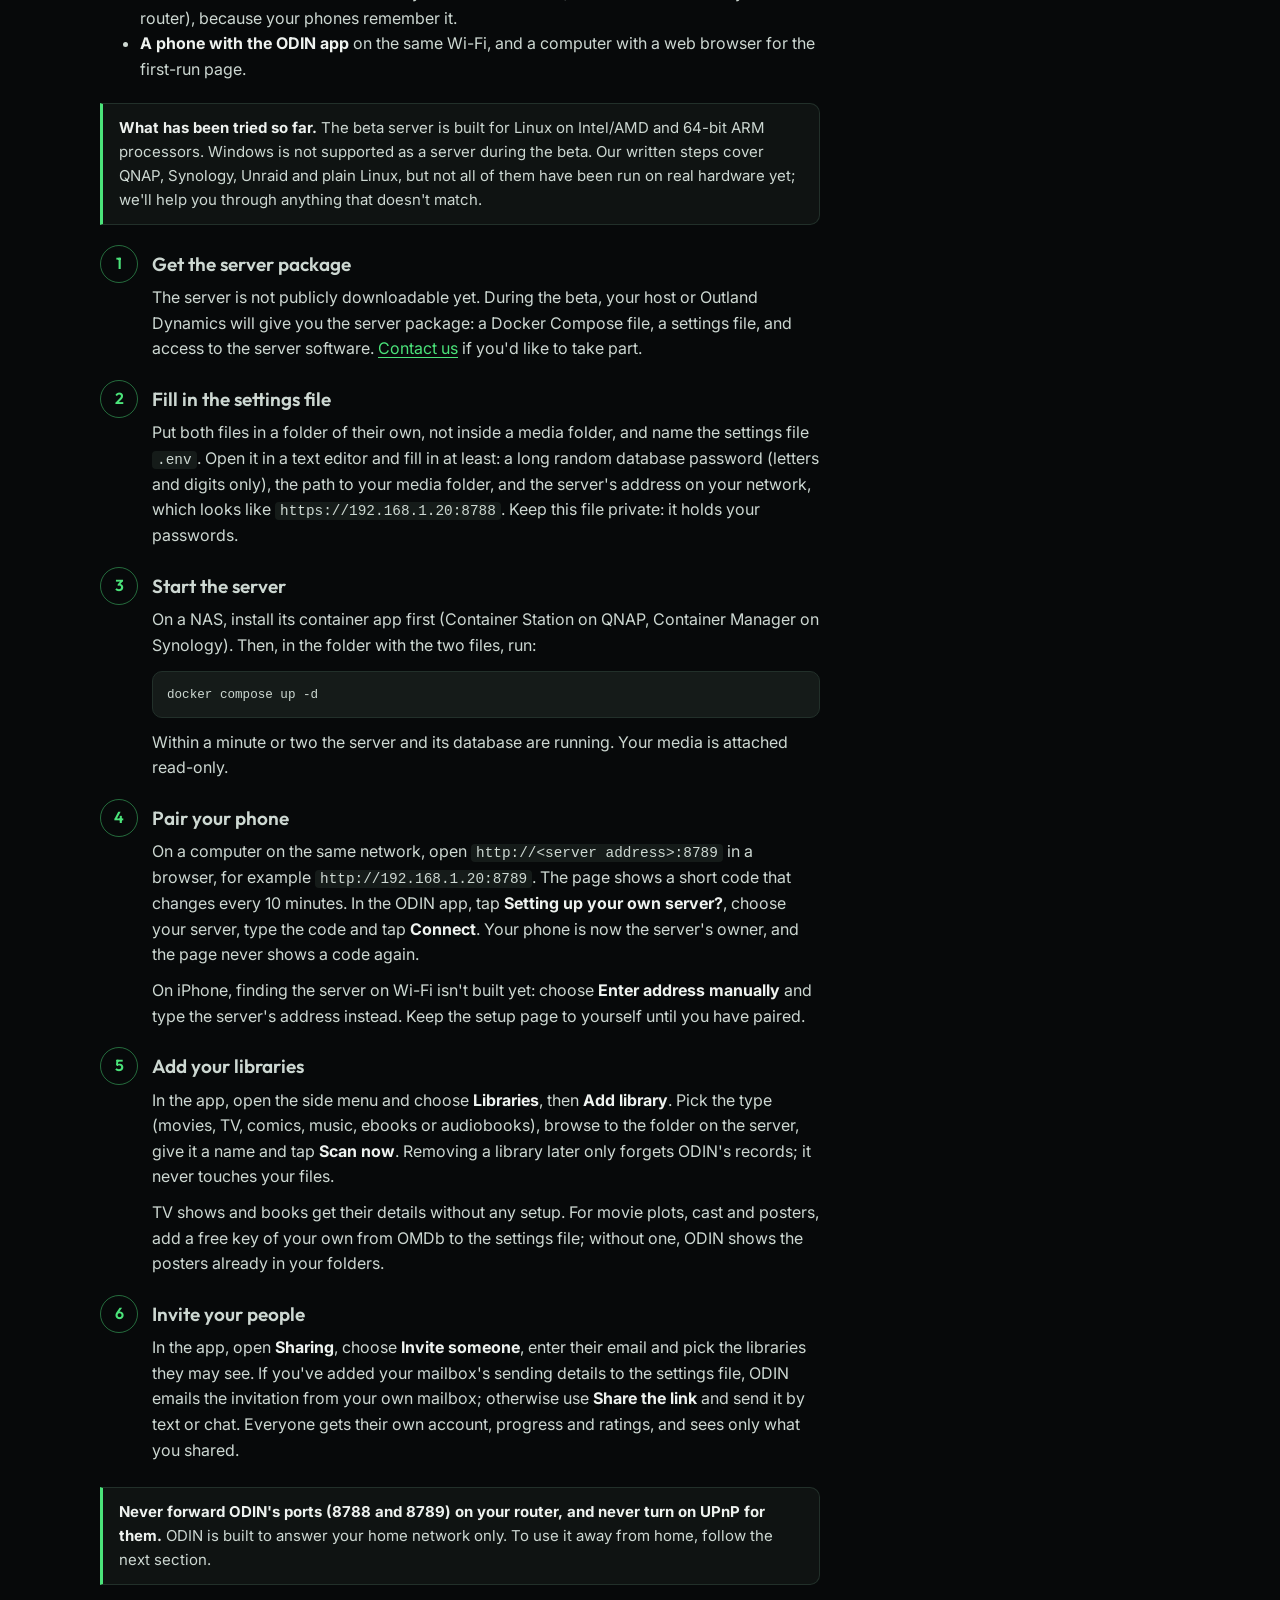
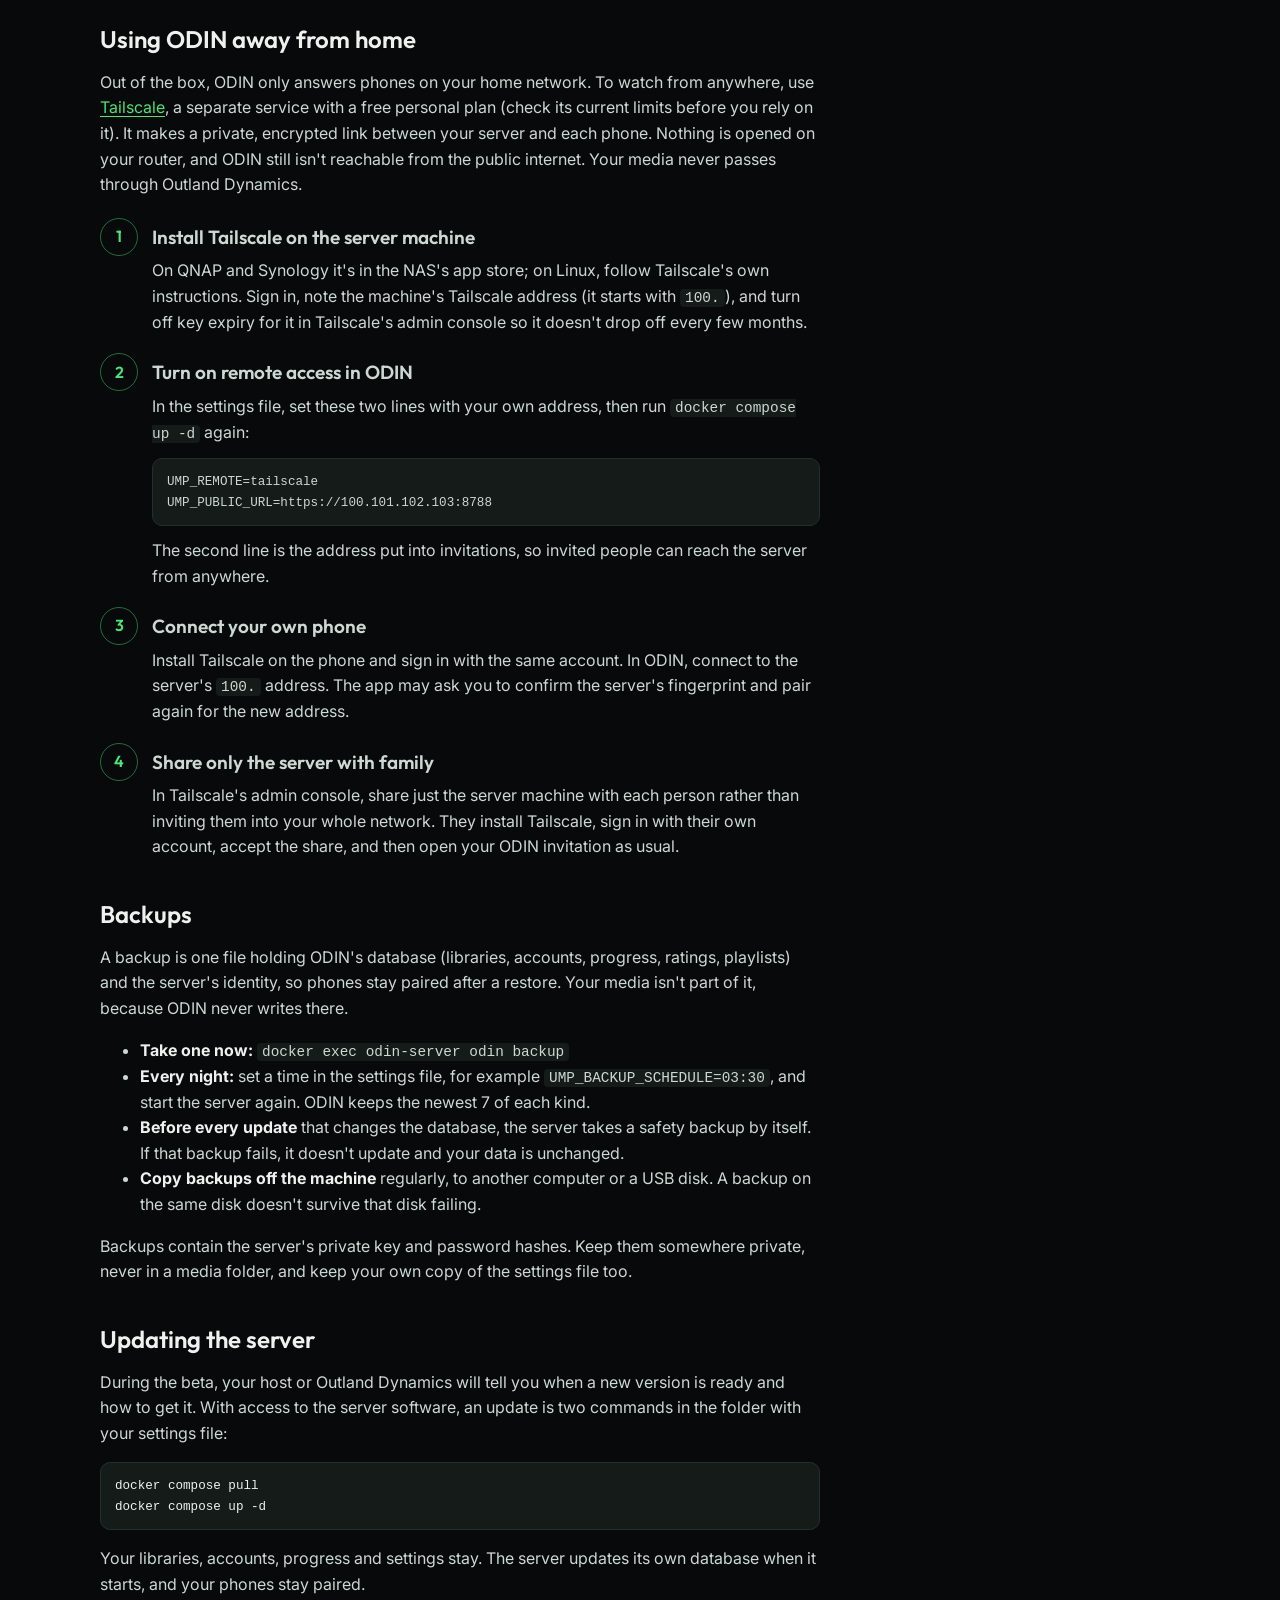
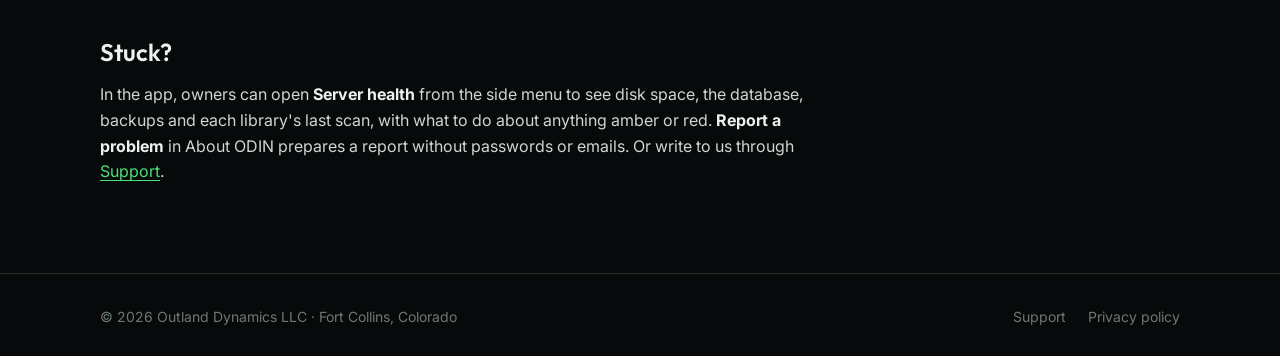
==== commit 8472885b: "Say iPhones need iOS 17 or later Co-Authored-By: Claude Opus 5.5 <noreply@anthropic.com> Claude-Sess" ====
--- a/install.html
+++ b/install.html
@@ -39,7 +39,7 @@
   <p>You need your phone, the email address the invitation was sent to, and about 15 minutes. You don't set up a server and you don't make an account with us.</p>
   <ol class="steps">
     <li><h3>Install the ODIN app</h3>
-      <p>During the beta, the person who invited you sends a link for the app. On iPhone it opens in Apple's TestFlight app; on Android it is a Google Play test link. ODIN needs iOS 16.4 or later, or Android 7.0 or later.</p></li>
+      <p>During the beta, the person who invited you sends a link for the app. On iPhone it opens in Apple's TestFlight app; on Android it is a Google Play test link. ODIN needs iOS 17 or later, or Android 7.0 or later.</p></li>
     <li><h3>Install Tailscale, if your host asks you to</h3>
       <p>Tailscale is a free app from another company that privately connects your phone to your host's server when you're not on their Wi-Fi. Install it from the App Store or Google Play, sign in with your own account, and accept the share link your host sent. Leave it switched on whenever you use ODIN.</p></li>
     <li><h3>Open the invitation</h3>
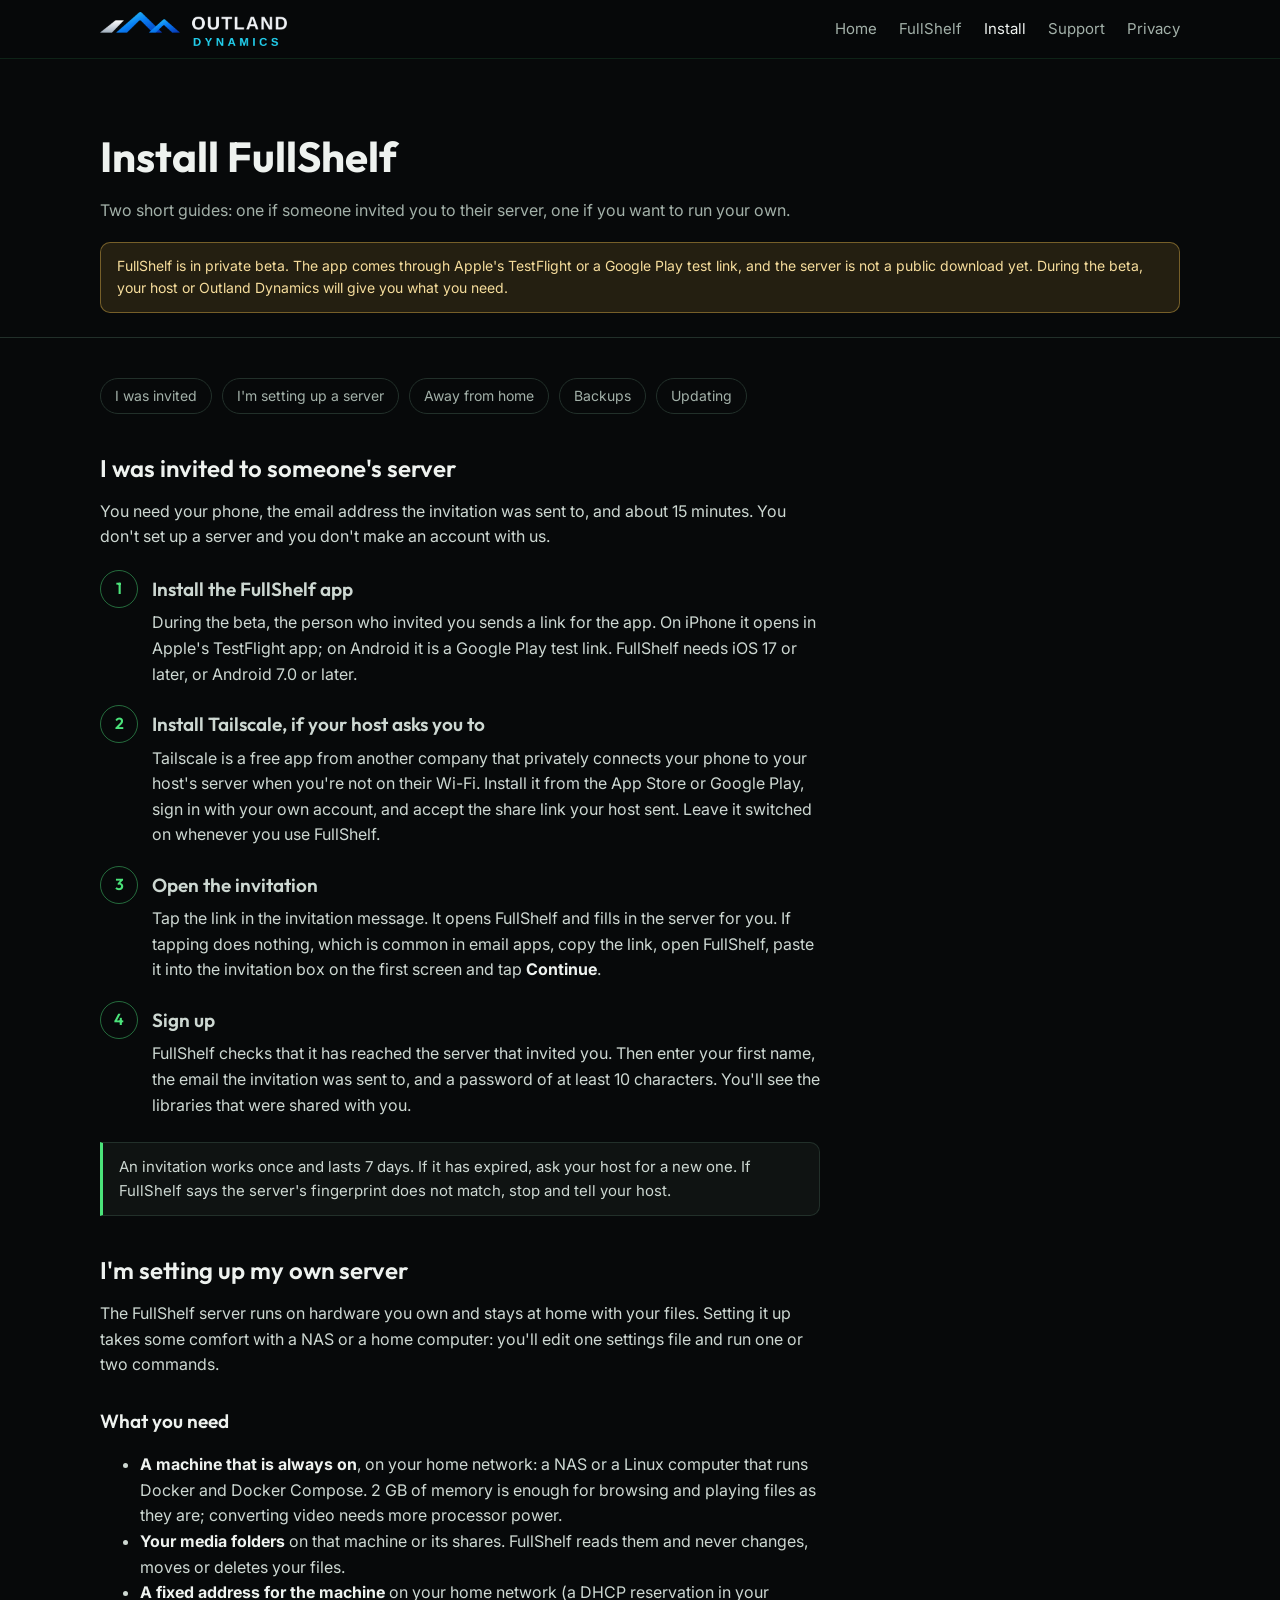
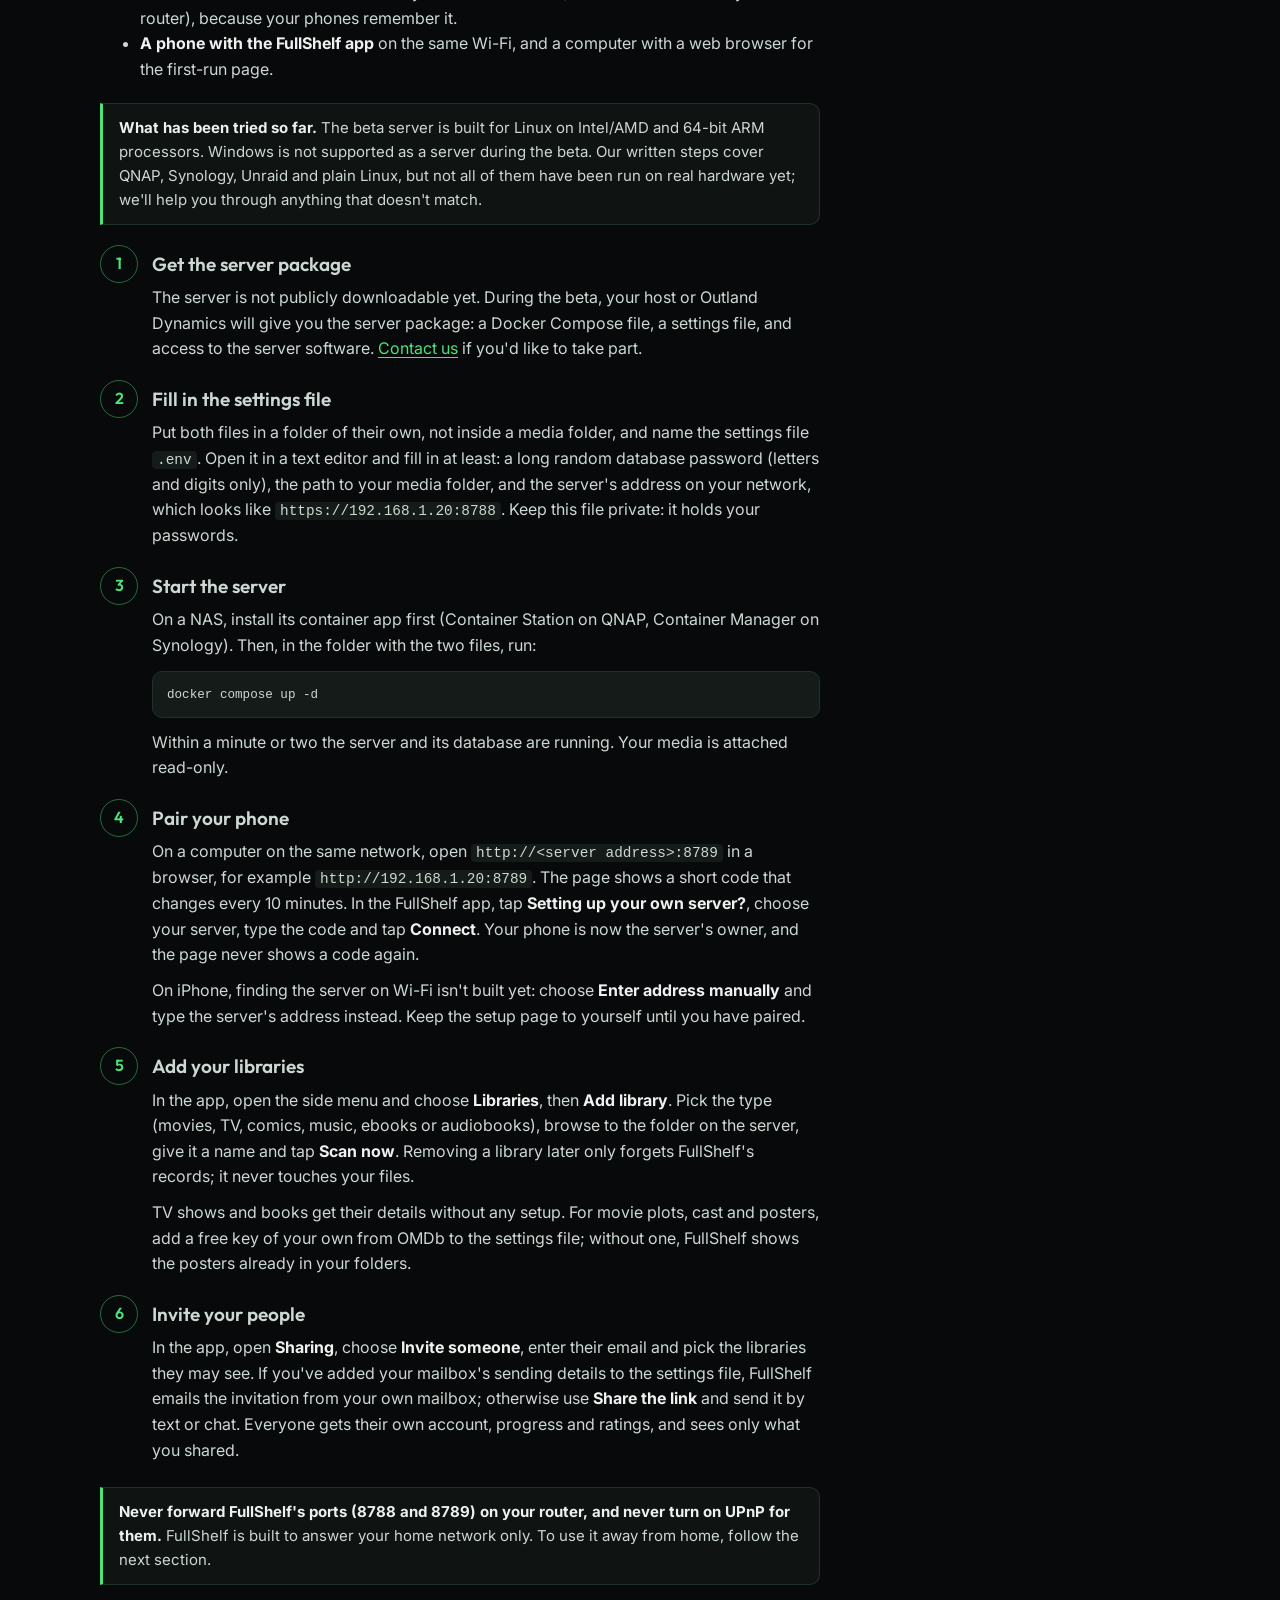
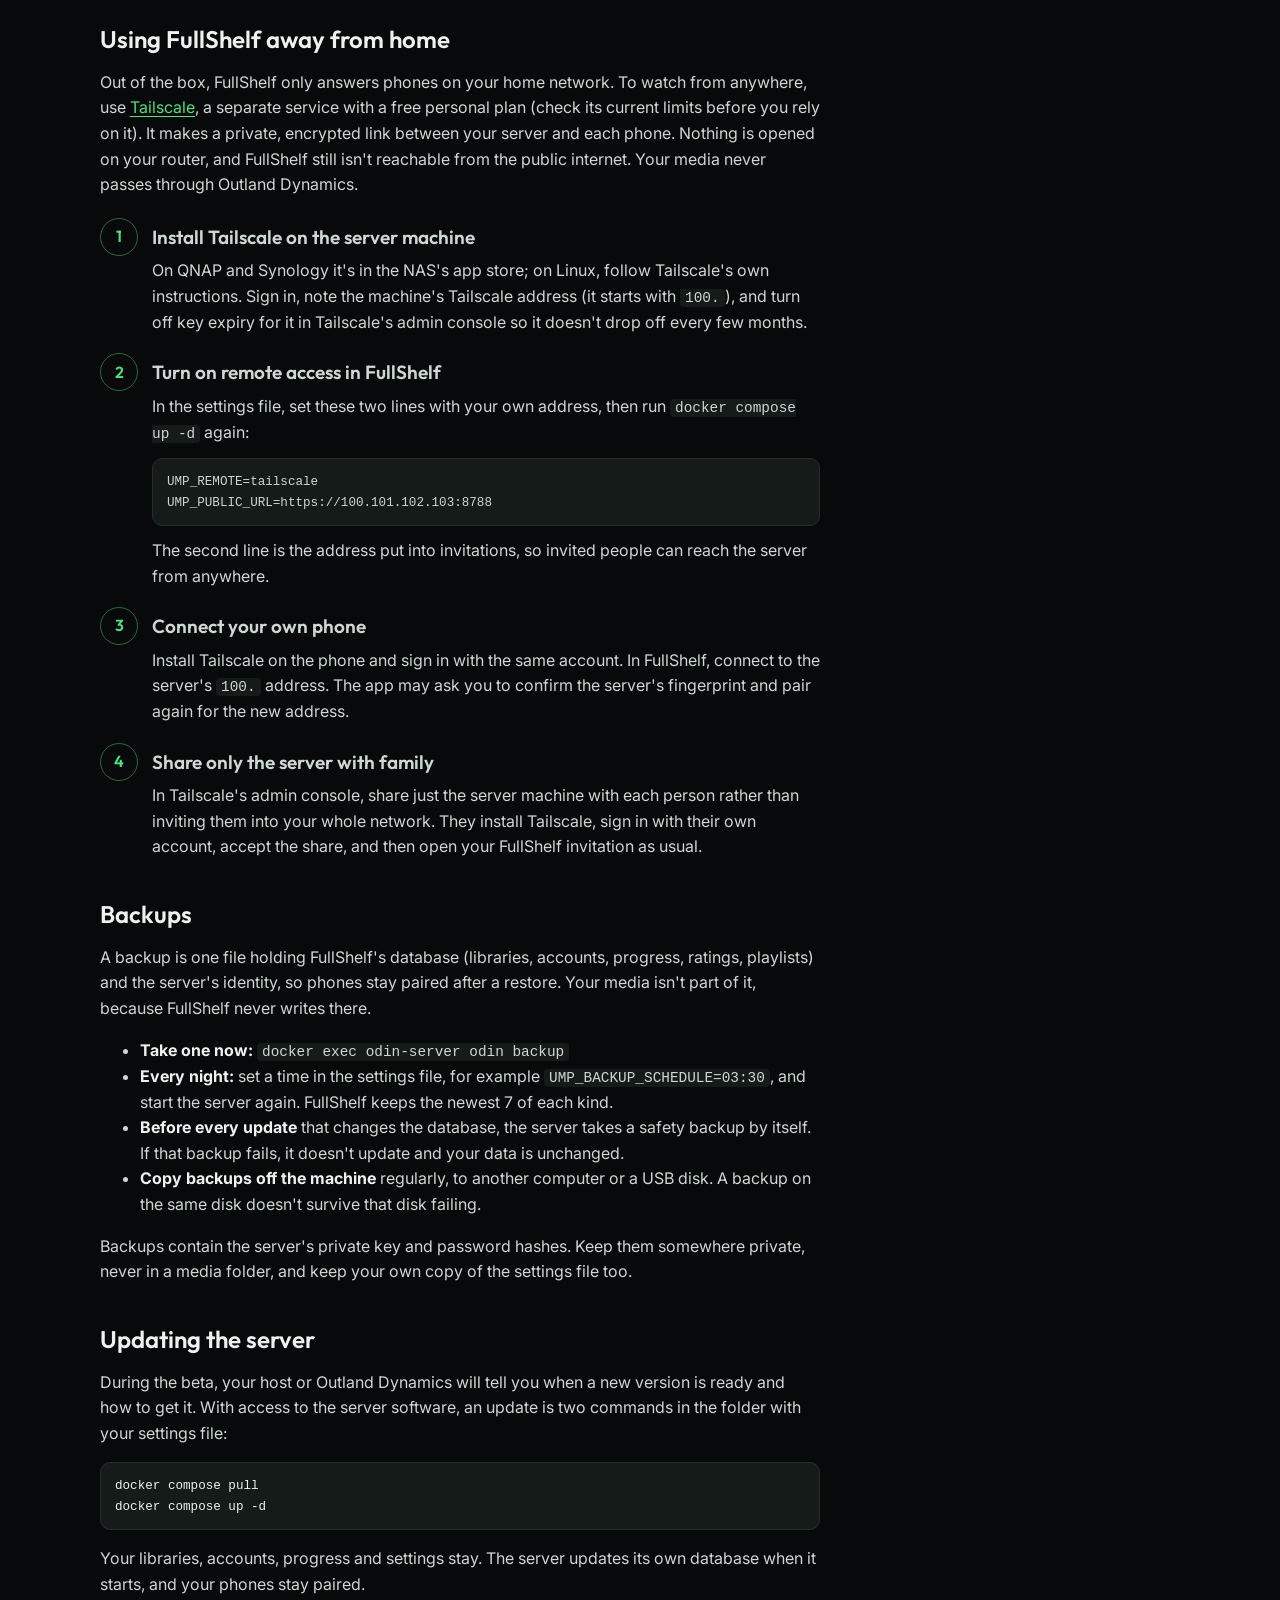
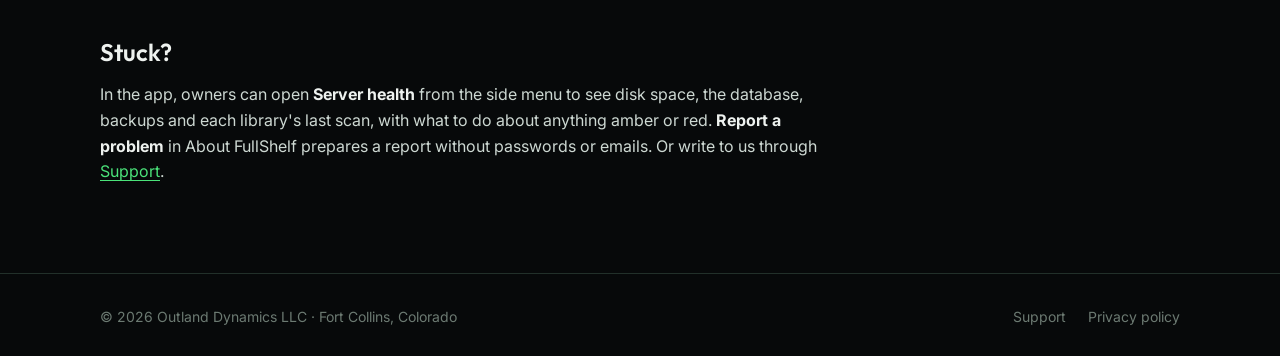
==== commit be8e3ecd: "Rename ODIN to FullShelf across the site Owner request (November 23, 2026). Every mention on the com" ====
--- a/install.html
+++ b/install.html
@@ -3,8 +3,8 @@
 <head>
 <meta charset="utf-8">
 <meta name="viewport" content="width=device-width, initial-scale=1, viewport-fit=cover">
-<title>Install ODIN · Outland Dynamics</title>
-<meta name="description" content="How to install ODIN: join a server you were invited to, or set up your own ODIN server at home.">
+<title>Install FullShelf · Outland Dynamics</title>
+<meta name="description" content="How to install FullShelf: join a server you were invited to, or set up your own FullShelf server at home.">
 <link rel="icon" href="assets/od-favicon.ico" sizes="any">
 <link rel="icon" type="image/png" sizes="32x32" href="assets/od-icon-32.png">
 <link rel="apple-touch-icon" href="assets/od-apple-touch.png">
@@ -17,13 +17,13 @@
 <body class="theme-odin">
 <header class="site-header"><div class="wrap">
   <a class="brand" href="index.html" aria-label="Outland Dynamics home"><img src="assets/od-logo.png" alt="Outland Dynamics" width="154" height="28"></a>
-  <nav aria-label="Main"><a href="index.html">Home</a><a href="odin.html">ODIN</a><a href="install.html" aria-current="page">Install</a><a href="support.html">Support</a><a href="privacy.html">Privacy</a></nav>
+  <nav aria-label="Main"><a href="index.html">Home</a><a href="fullshelf.html">FullShelf</a><a href="install.html" aria-current="page">Install</a><a href="support.html">Support</a><a href="privacy.html">Privacy</a></nav>
 </div></header>
 <main>
 <div class="page-head"><div class="wrap">
-  <h1>Install ODIN</h1>
+  <h1>Install FullShelf</h1>
   <p>Two short guides: one if someone invited you to their server, one if you want to run your own.</p>
-  <div class="draft-banner">ODIN is in private beta. The app comes through Apple's TestFlight or a Google Play test link, and the server is not a public download yet. During the beta, your host or Outland Dynamics will give you what you need.</div>
+  <div class="draft-banner">FullShelf is in private beta. The app comes through Apple's TestFlight or a Google Play test link, and the server is not a public download yet. During the beta, your host or Outland Dynamics will give you what you need.</div>
 </div></div>
 <div class="wrap"><div class="prose">
 
@@ -38,26 +38,26 @@
   <h2 id="invited">I was invited to someone's server</h2>
   <p>You need your phone, the email address the invitation was sent to, and about 15 minutes. You don't set up a server and you don't make an account with us.</p>
   <ol class="steps">
-    <li><h3>Install the ODIN app</h3>
-      <p>During the beta, the person who invited you sends a link for the app. On iPhone it opens in Apple's TestFlight app; on Android it is a Google Play test link. ODIN needs iOS 17 or later, or Android 7.0 or later.</p></li>
+    <li><h3>Install the FullShelf app</h3>
+      <p>During the beta, the person who invited you sends a link for the app. On iPhone it opens in Apple's TestFlight app; on Android it is a Google Play test link. FullShelf needs iOS 17 or later, or Android 7.0 or later.</p></li>
     <li><h3>Install Tailscale, if your host asks you to</h3>
-      <p>Tailscale is a free app from another company that privately connects your phone to your host's server when you're not on their Wi-Fi. Install it from the App Store or Google Play, sign in with your own account, and accept the share link your host sent. Leave it switched on whenever you use ODIN.</p></li>
+      <p>Tailscale is a free app from another company that privately connects your phone to your host's server when you're not on their Wi-Fi. Install it from the App Store or Google Play, sign in with your own account, and accept the share link your host sent. Leave it switched on whenever you use FullShelf.</p></li>
     <li><h3>Open the invitation</h3>
-      <p>Tap the link in the invitation message. It opens ODIN and fills in the server for you. If tapping does nothing, which is common in email apps, copy the link, open ODIN, paste it into the invitation box on the first screen and tap <strong>Continue</strong>.</p></li>
+      <p>Tap the link in the invitation message. It opens FullShelf and fills in the server for you. If tapping does nothing, which is common in email apps, copy the link, open FullShelf, paste it into the invitation box on the first screen and tap <strong>Continue</strong>.</p></li>
     <li><h3>Sign up</h3>
-      <p>ODIN checks that it has reached the server that invited you. Then enter your first name, the email the invitation was sent to, and a password of at least 10 characters. You'll see the libraries that were shared with you.</p></li>
+      <p>FullShelf checks that it has reached the server that invited you. Then enter your first name, the email the invitation was sent to, and a password of at least 10 characters. You'll see the libraries that were shared with you.</p></li>
   </ol>
-  <p class="note">An invitation works once and lasts 7 days. If it has expired, ask your host for a new one. If ODIN says the server's fingerprint does not match, stop and tell your host.</p>
+  <p class="note">An invitation works once and lasts 7 days. If it has expired, ask your host for a new one. If FullShelf says the server's fingerprint does not match, stop and tell your host.</p>
 
   <h2 id="owner">I'm setting up my own server</h2>
-  <p>The ODIN server runs on hardware you own and stays at home with your files. Setting it up takes some comfort with a NAS or a home computer: you'll edit one settings file and run one or two commands.</p>
+  <p>The FullShelf server runs on hardware you own and stays at home with your files. Setting it up takes some comfort with a NAS or a home computer: you'll edit one settings file and run one or two commands.</p>
 
   <h3>What you need</h3>
   <ul>
     <li><strong>A machine that is always on</strong>, on your home network: a NAS or a Linux computer that runs Docker and Docker Compose. 2 GB of memory is enough for browsing and playing files as they are; converting video needs more processor power.</li>
-    <li><strong>Your media folders</strong> on that machine or its shares. ODIN reads them and never changes, moves or deletes your files.</li>
+    <li><strong>Your media folders</strong> on that machine or its shares. FullShelf reads them and never changes, moves or deletes your files.</li>
     <li><strong>A fixed address for the machine</strong> on your home network (a DHCP reservation in your router), because your phones remember it.</li>
-    <li><strong>A phone with the ODIN app</strong> on the same Wi-Fi, and a computer with a web browser for the first-run page.</li>
+    <li><strong>A phone with the FullShelf app</strong> on the same Wi-Fi, and a computer with a web browser for the first-run page.</li>
   </ul>
   <p class="note"><strong>What has been tried so far.</strong> The beta server is built for Linux on Intel/AMD and 64-bit ARM processors. Windows is not supported as a server during the beta. Our written steps cover QNAP, Synology, Unraid and plain Linux, but not all of them have been run on real hardware yet; we'll help you through anything that doesn't match.</p>
 
@@ -71,38 +71,38 @@
       <pre><code>docker compose up -d</code></pre>
       <p>Within a minute or two the server and its database are running. Your media is attached read-only.</p></li>
     <li><h3>Pair your phone</h3>
-      <p>On a computer on the same network, open <code>http://&lt;server address&gt;:8789</code> in a browser, for example <code>http://192.168.1.20:8789</code>. The page shows a short code that changes every 10 minutes. In the ODIN app, tap <strong>Setting up your own server?</strong>, choose your server, type the code and tap <strong>Connect</strong>. Your phone is now the server's owner, and the page never shows a code again.</p>
+      <p>On a computer on the same network, open <code>http://&lt;server address&gt;:8789</code> in a browser, for example <code>http://192.168.1.20:8789</code>. The page shows a short code that changes every 10 minutes. In the FullShelf app, tap <strong>Setting up your own server?</strong>, choose your server, type the code and tap <strong>Connect</strong>. Your phone is now the server's owner, and the page never shows a code again.</p>
       <p>On iPhone, finding the server on Wi-Fi isn't built yet: choose <strong>Enter address manually</strong> and type the server's address instead. Keep the setup page to yourself until you have paired.</p></li>
     <li><h3>Add your libraries</h3>
-      <p>In the app, open the side menu and choose <strong>Libraries</strong>, then <strong>Add library</strong>. Pick the type (movies, TV, comics, music, ebooks or audiobooks), browse to the folder on the server, give it a name and tap <strong>Scan now</strong>. Removing a library later only forgets ODIN's records; it never touches your files.</p>
-      <p>TV shows and books get their details without any setup. For movie plots, cast and posters, add a free key of your own from OMDb to the settings file; without one, ODIN shows the posters already in your folders.</p></li>
+      <p>In the app, open the side menu and choose <strong>Libraries</strong>, then <strong>Add library</strong>. Pick the type (movies, TV, comics, music, ebooks or audiobooks), browse to the folder on the server, give it a name and tap <strong>Scan now</strong>. Removing a library later only forgets FullShelf's records; it never touches your files.</p>
+      <p>TV shows and books get their details without any setup. For movie plots, cast and posters, add a free key of your own from OMDb to the settings file; without one, FullShelf shows the posters already in your folders.</p></li>
     <li><h3>Invite your people</h3>
-      <p>In the app, open <strong>Sharing</strong>, choose <strong>Invite someone</strong>, enter their email and pick the libraries they may see. If you've added your mailbox's sending details to the settings file, ODIN emails the invitation from your own mailbox; otherwise use <strong>Share the link</strong> and send it by text or chat. Everyone gets their own account, progress and ratings, and sees only what you shared.</p></li>
+      <p>In the app, open <strong>Sharing</strong>, choose <strong>Invite someone</strong>, enter their email and pick the libraries they may see. If you've added your mailbox's sending details to the settings file, FullShelf emails the invitation from your own mailbox; otherwise use <strong>Share the link</strong> and send it by text or chat. Everyone gets their own account, progress and ratings, and sees only what you shared.</p></li>
   </ol>
 
-  <p class="note"><strong>Never forward ODIN's ports (8788 and 8789) on your router, and never turn on UPnP for them.</strong> ODIN is built to answer your home network only. To use it away from home, follow the next section.</p>
+  <p class="note"><strong>Never forward FullShelf's ports (8788 and 8789) on your router, and never turn on UPnP for them.</strong> FullShelf is built to answer your home network only. To use it away from home, follow the next section.</p>
 
-  <h2 id="remote">Using ODIN away from home</h2>
-  <p>Out of the box, ODIN only answers phones on your home network. To watch from anywhere, use <a href="https://tailscale.com" rel="noopener">Tailscale</a>, a separate service with a free personal plan (check its current limits before you rely on it). It makes a private, encrypted link between your server and each phone. Nothing is opened on your router, and ODIN still isn't reachable from the public internet. Your media never passes through Outland Dynamics.</p>
+  <h2 id="remote">Using FullShelf away from home</h2>
+  <p>Out of the box, FullShelf only answers phones on your home network. To watch from anywhere, use <a href="https://tailscale.com" rel="noopener">Tailscale</a>, a separate service with a free personal plan (check its current limits before you rely on it). It makes a private, encrypted link between your server and each phone. Nothing is opened on your router, and FullShelf still isn't reachable from the public internet. Your media never passes through Outland Dynamics.</p>
   <ol class="steps">
     <li><h3>Install Tailscale on the server machine</h3>
       <p>On QNAP and Synology it's in the NAS's app store; on Linux, follow Tailscale's own instructions. Sign in, note the machine's Tailscale address (it starts with <code>100.</code>), and turn off key expiry for it in Tailscale's admin console so it doesn't drop off every few months.</p></li>
-    <li><h3>Turn on remote access in ODIN</h3>
+    <li><h3>Turn on remote access in FullShelf</h3>
       <p>In the settings file, set these two lines with your own address, then run <code>docker compose up -d</code> again:</p>
       <pre><code>UMP_REMOTE=tailscale
 UMP_PUBLIC_URL=https://100.101.102.103:8788</code></pre>
       <p>The second line is the address put into invitations, so invited people can reach the server from anywhere.</p></li>
     <li><h3>Connect your own phone</h3>
-      <p>Install Tailscale on the phone and sign in with the same account. In ODIN, connect to the server's <code>100.</code> address. The app may ask you to confirm the server's fingerprint and pair again for the new address.</p></li>
+      <p>Install Tailscale on the phone and sign in with the same account. In FullShelf, connect to the server's <code>100.</code> address. The app may ask you to confirm the server's fingerprint and pair again for the new address.</p></li>
     <li><h3>Share only the server with family</h3>
-      <p>In Tailscale's admin console, share just the server machine with each person rather than inviting them into your whole network. They install Tailscale, sign in with their own account, accept the share, and then open your ODIN invitation as usual.</p></li>
+      <p>In Tailscale's admin console, share just the server machine with each person rather than inviting them into your whole network. They install Tailscale, sign in with their own account, accept the share, and then open your FullShelf invitation as usual.</p></li>
   </ol>
 
   <h2 id="backups">Backups</h2>
-  <p>A backup is one file holding ODIN's database (libraries, accounts, progress, ratings, playlists) and the server's identity, so phones stay paired after a restore. Your media isn't part of it, because ODIN never writes there.</p>
+  <p>A backup is one file holding FullShelf's database (libraries, accounts, progress, ratings, playlists) and the server's identity, so phones stay paired after a restore. Your media isn't part of it, because FullShelf never writes there.</p>
   <ul>
     <li><strong>Take one now:</strong> <code>docker exec odin-server odin backup</code></li>
-    <li><strong>Every night:</strong> set a time in the settings file, for example <code>UMP_BACKUP_SCHEDULE=03:30</code>, and start the server again. ODIN keeps the newest 7 of each kind.</li>
+    <li><strong>Every night:</strong> set a time in the settings file, for example <code>UMP_BACKUP_SCHEDULE=03:30</code>, and start the server again. FullShelf keeps the newest 7 of each kind.</li>
     <li><strong>Before every update</strong> that changes the database, the server takes a safety backup by itself. If that backup fails, it doesn't update and your data is unchanged.</li>
     <li><strong>Copy backups off the machine</strong> regularly, to another computer or a USB disk. A backup on the same disk doesn't survive that disk failing.</li>
   </ul>
@@ -115,7 +115,7 @@
   <p>Your libraries, accounts, progress and settings stay. The server updates its own database when it starts, and your phones stay paired.</p>
 
   <h2>Stuck?</h2>
-  <p>In the app, owners can open <strong>Server health</strong> from the side menu to see disk space, the database, backups and each library's last scan, with what to do about anything amber or red. <strong>Report a problem</strong> in About ODIN prepares a report without passwords or emails. Or write to us through <a href="support.html">Support</a>.</p>
+  <p>In the app, owners can open <strong>Server health</strong> from the side menu to see disk space, the database, backups and each library's last scan, with what to do about anything amber or red. <strong>Report a problem</strong> in About FullShelf prepares a report without passwords or emails. Or write to us through <a href="support.html">Support</a>.</p>
 </div></div>
 
 </main>
--- a/style.css
+++ b/style.css
@@ -1,4 +1,4 @@
-/* Outland Dynamics site. ODIN's look: near-black, aurora green, category accents. */
+/* Outland Dynamics site. FullShelf's look: near-black, aurora green, category accents. */
 :root {
   --bg: #07090a;
   --surface: #0f1312;
